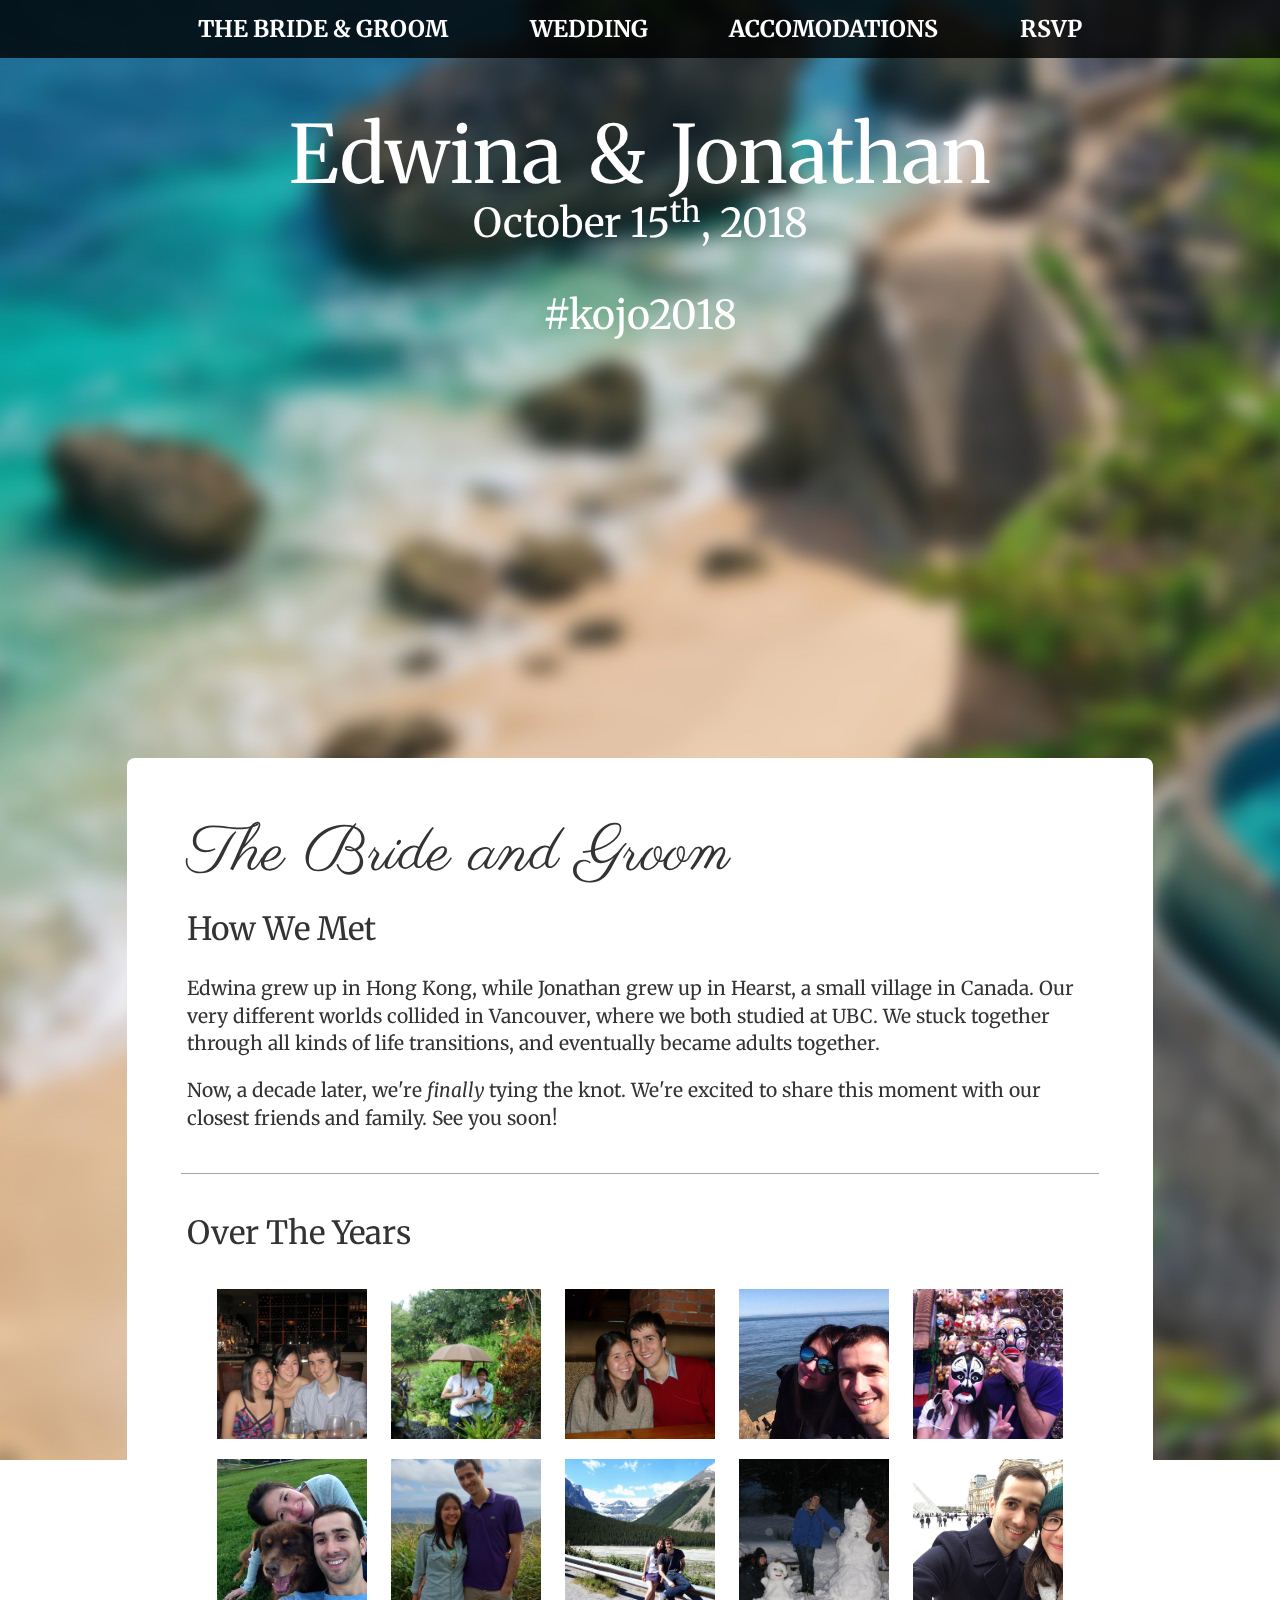
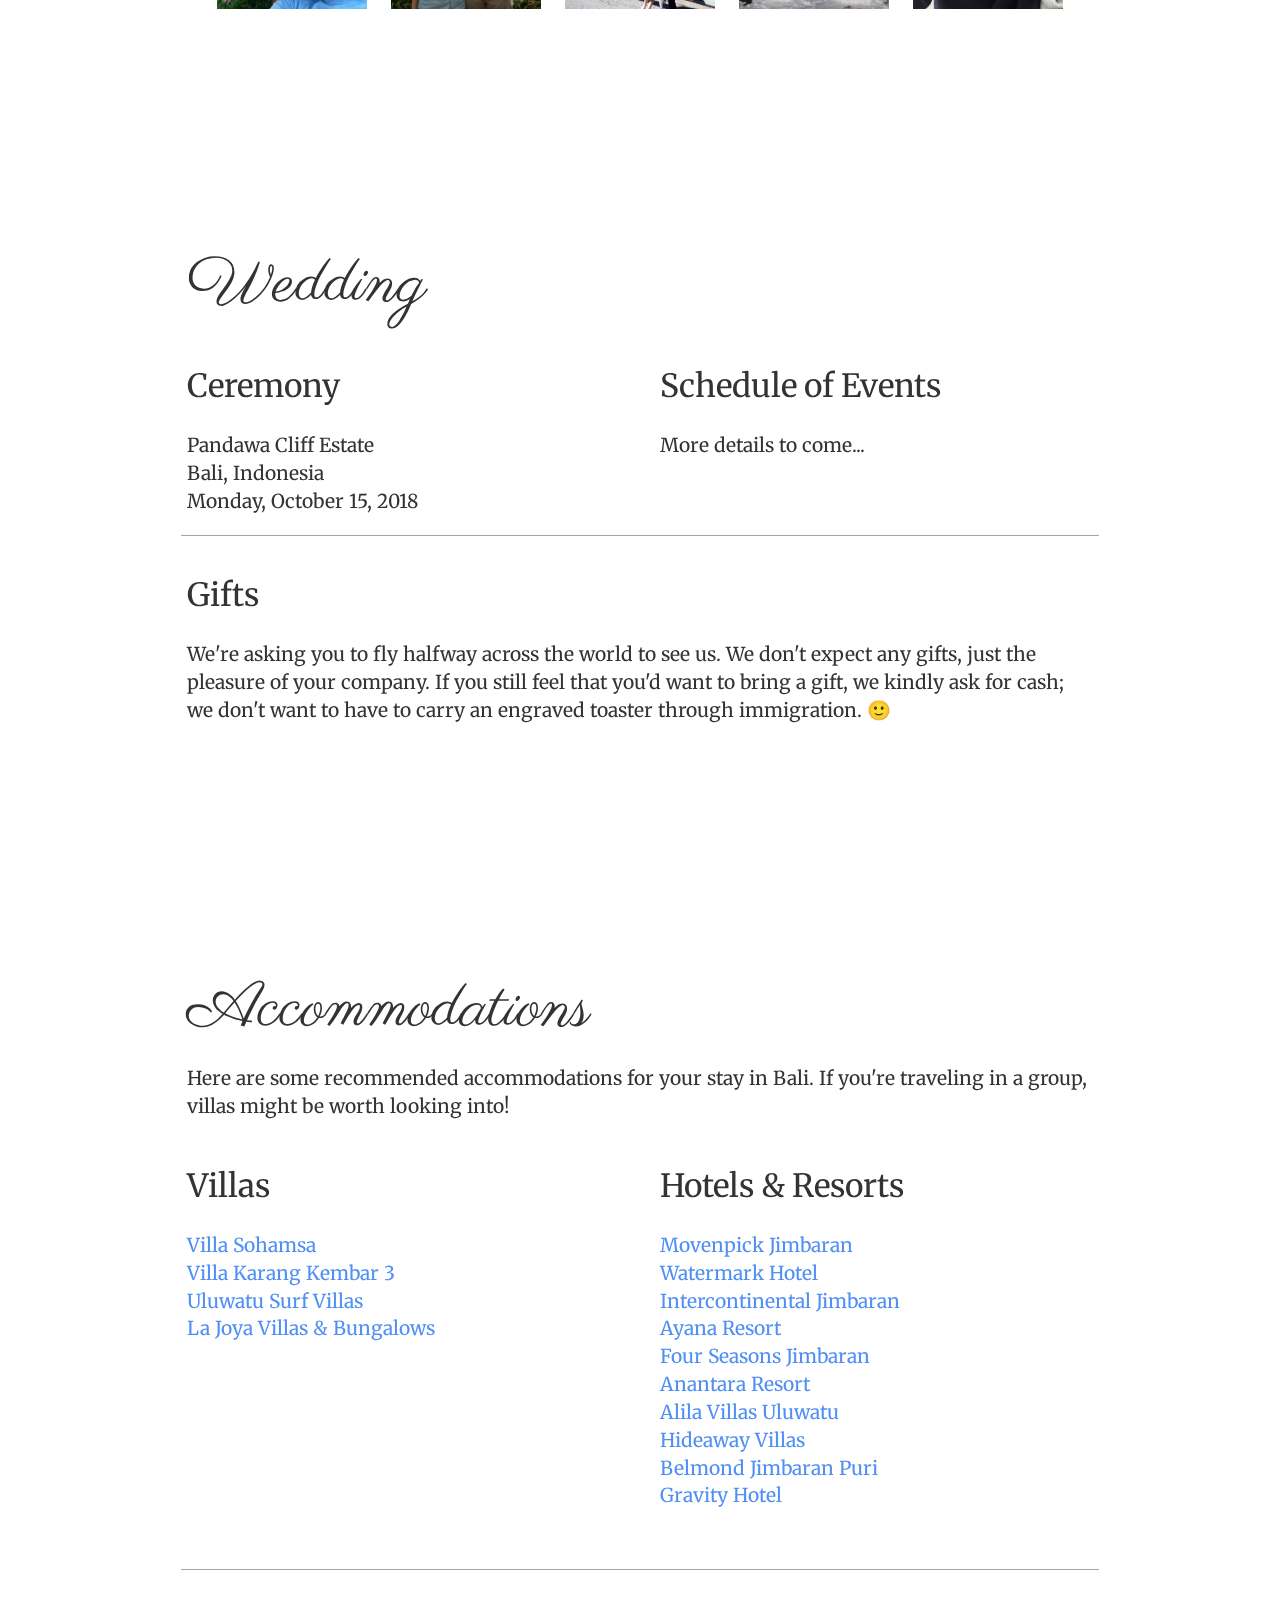
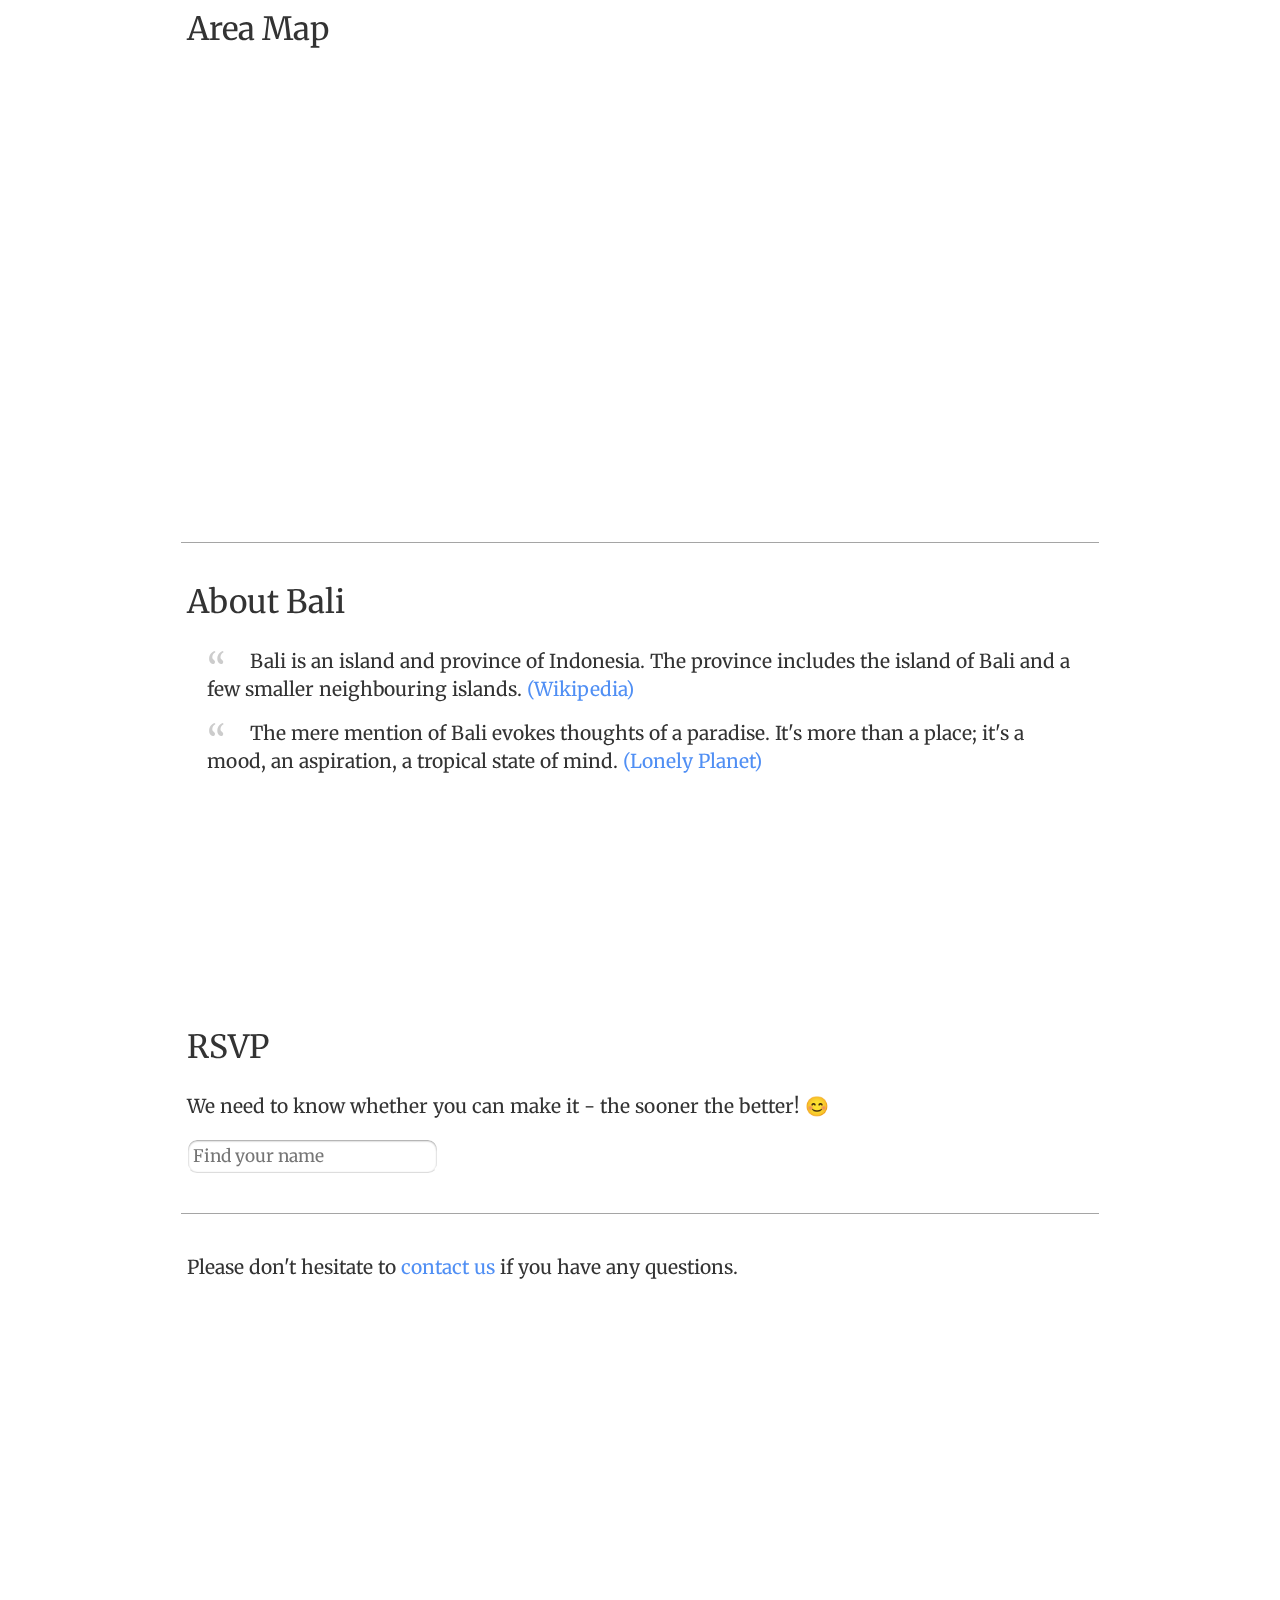
==== website/index.html @ fd3da816 "change heading" ====
<!DOCTYPE html>
    <head>
        <title>KoJo Wedding</title>
        <meta charset="utf-8">
        <meta http-equiv="X-UA-Compatible" content="IE=edge,chrome=1">
        <meta name="description" content="Welcome to the wedding website for Jonathan and Edwina's wedding">
        <meta name="viewport" content="width=device-width,initial-scale=1.0" />

        <link rel="icon" type="ico" href="favicon.ico">
        <link rel="stylesheet" href="css/normalize.min.css">
        <link rel="stylesheet" href="css/main-1.6.css">
        <link rel="stylesheet" href="css/magnific-popup.css">
        <link href="https://fonts.googleapis.com/css?family=Merriweather|Parisienne" rel="stylesheet">
        <script src="js/vendor/jquery-1.9.1.min.js"></script>
        <script src="js/vendor/jquery.magnific-popup.min.js"></script>

        <meta charset="utf-8">
        <script src="js/main.js"></script>
    </head>

    <body>
        <div id="bg-image">
            <img src="img/bg-blur.jpg" alt="bg" />
        </div>

            <div id="bg-container">

            <div class="heading">
                <nav id="nav">
                    <ul>
                        <li><a href="#brideandgroom">THE BRIDE &amp; GROOM</a></li>
                        <li><a href="#wedding">WEDDING</a></li>
                        <li><a href="#accomodations">ACCOMODATIONS</a></li>
                        <li><a href="#rsvp">RSVP</a></li>
                    </ul>
                </nav>
            </div>

            <div class="main-container">
                <div class="main wrapper clearfix">

                    <header>
                        <div id="introtext">
                            <span class="head-names">Edwina</span>
                            <span class="head-names amp">&amp;</span> 
                            <span class="head-names">Jonathan</span>
                            <div class="date">October 15<sup>th</sup>, 2018</div>
                            <div class="date">&nbsp;</div>
                            <div class="date">#kojo2018</div>
                        </div>
                    </header>

                    <div class="clearfix"></div>

                    <section id="brideandgroom" class="clearfix">

                        <h1>The Bride and Groom</h1>
                        <div class="column full">

                            <h2>How We Met</h2>

                            <p>
                                Edwina grew up in Hong Kong, while Jonathan grew up in Hearst, a small village in Canada.
                                Our very different worlds collided in Vancouver, where we both studied at UBC.
                                We stuck together through all kinds of life transitions, and eventually became adults
                                together.
                            </p>

                            <p>
                                Now, a decade later, we're <em>finally</em> tying the knot. 
                                We're excited to share this moment with our closest friends and family. See you soon!
                            </p>

                        </div><!--end column-->

                        <div class="column full">
                            <div class="hr"></div>
                        </div>

                        <h2>Over The Years</h2>

                        <div class="column full img-container">
                            <a href="img/couple-over-ages/kojo_2012.jpg">
                                <img alt="kojo" class="img-grid" src="img/couple-over-ages/kojo_2012.jpg" />
                            </a>
                            <a href="img/couple-over-ages/kojo_umbrella.jpg">
                                <img alt="kojo" class="img-grid" src="img/couple-over-ages/kojo_umbrella.jpg" />
                            </a>
                            <a href="img/couple-over-ages/kojo_dinner.jpg">
                                <img alt="kojo" class="img-grid" src="img/couple-over-ages/kojo_dinner.jpg" />
                            </a>
                            <a href="img/couple-over-ages/kojo_malbaie.jpg">
                                <img alt="kojo" class="img-grid" src="img/couple-over-ages/kojo_malbaie.jpg" />
                            </a>
                            <a href="img/couple-over-ages/kojo_masks.jpg">
                                <img alt="kojo" class="img-grid" src="img/couple-over-ages/kojo_masks.jpg" />
                            </a>
                            <a href="img/couple-over-ages/kojo_brownie.jpg">
                                <img alt="kojo" class="img-grid" src="img/couple-over-ages/kojo_brownie.jpg" />
                            </a>
                            <a href="img/couple-over-ages/kojo_hawaii2.jpg">
                                <img alt="kojo" class="img-grid" src="img/couple-over-ages/kojo_hawaii2.jpg" />
                            </a>
                            <a href="img/couple-over-ages/kojo_rockies_omg_my_hair.jpg">
                                <img alt="kojo" class="img-grid" src="img/couple-over-ages/kojo_rockies_omg_my_hair.jpg" />
                            </a>
                            <a href="img/couple-over-ages/kojo_snowmen.jpg">
                                <img alt="kojo" class="img-grid" src="img/couple-over-ages/kojo_snowmen.jpg" />
                            </a>
                            <a href="img/couple-over-ages/kojo_paris.jpg">
                                <img alt="kojo" class="img-grid" src="img/couple-over-ages/kojo_paris.jpg" />
                            </a>
                        </div>

                    </section>

                    <section id="wedding" class="clearfix">

                        <h1>Wedding</h1>

                        <div class="column left">
                            <h2>Ceremony</h2>
                            <p>
                                Pandawa Cliff Estate <br>
                                Bali, Indonesia <br>
                                Monday, October 15, 2018 <br>
                            </p>
                        </div><!--end column--> 

                        <div class="column right">
                            <h2>Schedule of Events</h2>
                            <p>
                                More details to come...
                            </p>
                        </div><!--end column--> 


                        <div class="column full">
                            <div class="hr"></div>
                        </div>

                        <div class="column full">
                            <h2>Gifts</h2>
                            <p>
                            We're asking you to fly halfway across the world to see us. We don't
                            expect any gifts, just the pleasure of your company. If you still
                            feel that you'd want to bring a gift, we kindly ask for cash; we don't
                            want to have to carry an engraved toaster through immigration. 🙂
                            </p>
                        </div>

                    </section>

                    <section id="accomodations" class="clearfix">

                        <h1>Accommodations</h1>

                        <div class="column full">
                            <p>
                                Here are some recommended accommodations for your stay in Bali. If you're
                                traveling in a group, villas might be worth looking into!
                            </p>
                        </div>

                        <div class="column left">
                            <h2>Villas</h2>
                            <p>
                                <a target="_blank" href="http://www.sohamsaoceanestate.com">Villa Sohamsa</a> <br>
                                <a target="_blank" href="http://www.villakarangkembar.com">Villa Karang Kembar 3</a> <br>
                                <a target="_blank" href="http://www.uluwatusurfvillas.com/">Uluwatu Surf Villas</a> <br>
                                <a target="_blank" href="http://www.la-joya-bali.com/en/home/">La Joya Villas &amp; Bungalows</a> <br>
                            </p>
                        </div>
                        <div class="column right">
                            <h2>Hotels &amp; Resorts</h2>
                            <p>
                                <a target="_blank" href="https://www.movenpick.com">Movenpick Jimbaran</a> <br>
                                <a target="_blank" href="http://watermark-bali.com/en/">Watermark Hotel</a> <br>
                                <a target="_blank" href="http://bali.intercontinental.com/">Intercontinental Jimbaran</a> <br>
                                <a target="_blank" href="https://www.ayana.com/">Ayana Resort</a> <br>
                                <a target="_blank" href="https://www.fourseasons.com/jimbaranbay/">Four Seasons Jimbaran</a> <br>
                                <a target="_blank" href="https://www.anantara.com/">Anantara Resort</a> <br>
                                <a target="_blank" href="https://www.alilahotels.com/uluwatu">Alila Villas Uluwatu</a> <br>
                                <a target="_blank" href="http://www.hideawayvillasbali.com/">Hideaway Villas</a> <br>
                                <a target="_blank" href="https://www.belmond.com/hotels/asia/bali/belmond-jimbaran-puri/">Belmond Jimbaran Puri</a> <br>
                                <a target="_blank" href="http://gravitybalihotel.com/">Gravity Hotel</a> <br>
                            </p>
                        </div>

                        <div class="clearfix"></div>

                        <div class="column full">
                            <div class="hr"></div>
                        </div>

                        <div class="column full">

                            <h2>Area Map</h2>

                            <div id="gmap">
                                <iframe src="https://www.google.com/maps/embed?pb=!1m18!1m12!1m3!1d97353.05350092251!2d115.12009329453336!3d-8.779040143099348!2m3!1f0!2f0!3f0!3m2!1i1024!2i768!4f13.1!3m3!1m2!1s0x2dd25b7b502fd2b7%3A0xa170e3e1605cf76b!2sPandawa+Cliff+Estate!5e0!3m2!1sen!2suk!4v1507396244278" width="600" height="450" frameborder="0" style="border:0" allowfullscreen></iframe>
                            </div>
                        </div>

                        <div class="clearfix"></div>

                        <div class="column full">
                            <div class="hr"></div>
                        </div>

                        <div class="column full">
                            <h2>About Bali</h2>

                            <blockquote>
                            <p>
                                Bali is an island and province of Indonesia. The province includes the island of
                                Bali and a few smaller neighbouring islands.
                                <a href="https://en.wikipedia.org/wiki/Bali" target="_blank">(Wikipedia)</a>
                            </p>
                            </blockquote>

                            <blockquote>
                            <p>
                                The mere mention of Bali evokes thoughts of a paradise.
                                It's more than a place; it's a mood, an aspiration, a tropical state of mind.
                                <a href="https://www.lonelyplanet.com/indonesia/bali" target="_blank">(Lonely Planet)</a>
                            </p>
                            </blockquote>

                        </div><!--end column-->

                    </section>

                    <section id="rsvp" class="clearfix">
                        <div class="column full">
                            <h2>RSVP</h2>
                            <p>
                                We need to know whether you can make it - the sooner the better! 😊
                            </p>
                            <p>
                                <input
                                    class="form-field"
                                    type="text"
                                    id="guest-name"
                                    placeholder="Find your name"
                                    role="textbox">
                            </p>
                            <div id="guest-result"></div>
                            <div class="column full">
                                <div class="hr"></div>
                            </div>
                            <p>
                                Please don't hesitate to <a href="mailto:edwinako89@gmail.com">contact us</a> if you have any questions.
                            </p>
                        </div>
                    </section>

                <div style="height: 250px"></div>

                </div> <!-- #main -->
            </div> <!-- #main-container -->
        </div> <!-- #bg-container -->

    </body>
</html>
---- website/css/main-1.6.css ----
h1, h2, h3, h4, h5, h6 {
    font-weight: normal;
}

/* ==========================================================================
   HTML5 Boilerplate styles - h5bp.com (generated via initializr.com)
   ========================================================================== */

html,
button,
input,
select,
textarea {
    color: #222;
}

body {
    font-size: 1em;
    line-height: 1.4;
}

::-moz-selection {
    background: #b3d4fc;
    text-shadow: none;
}

::selection {
    background: #b3d4fc;
    text-shadow: none;
}
a {
    color: #508ff4;
    text-decoration: none;
}
hr {
    display: block;
    height: 1px;
    border: 0;
    border-top: 1px solid #ccc;
    margin: 1em 0;
    padding: 0;
}

img {
    vertical-align: middle;
}

fieldset {
    border: 0;
    margin: 0;
    padding: 0;
}

textarea {
    resize: vertical;
}

.chromeframe {
    margin: 0.2em 0;
    background: #ccc;
    color: #000;
    padding: 0.2em 0;
}


/* ===== Initializr Styles ==================================================
   Author: Bradley Greenwood
   ========================================================================== */

body {
    font: 16px/26px Helvetica, Helvetica Neue, Arial;
}

.wrapper {
    height: 100%;
    position: relative;
    width: 90%;
    margin: 0 5%;
}


/* =============================================================================
   GOOGLE MAPS
   ========================================================================== */
#gmap {
    text-align: center;
    margin: 20px auto 20px auto;
}

#gmap iframe {
    width: 93%;
    height: 200px;

    border: 10px solid #090909;

    -ms-border-radius: 8px;
    -o-border-radius: 8px;
    -moz-border-radius: 8px;
    -webkit-border-radius: 8px;
    border-radius: 8px;
}

/* ===================
    Theme
   =================== */

.heading {
    position: fixed;
    top: 0px;
    width: 100%;
    background: black;
    z-index: 10;
    /* Fallback for web browsers that doesn't support RGBa */
    background: rgb(0, 0, 0);
    /* RGBa with 0.9 opacity */
    background: rgba(0, 0, 0, 0.8);
    line-height:8px;
    display: none;
}

.title {
    color: black;
}
#introtext {
    display: block;
    padding: 10px 0 10px 0;
}

#introtext .head-names.amp {
    margin-left: 2%;
    margin-right: 2%;
}

#introtext .head-names {
    font-family: 'Merriweather', serif;
    font-size: 1.8em;
    line-height: 100%;
}

#introtext .date {
    margin-top: 10px;
    font-family: 'Merriweather', serif;
    font-size: 1.5em;
}

nav {
    z-index: 42;
}

nav ul {
    font-family:"Merriweather", sans-serif;
    font-weight: normal;
    margin: 0;
    padding: 0;
}

nav a {
    display: block;
    margin-bottom: 10px;
    padding: 5px 0;
    text-align: center;
    text-decoration: none;
    font-weight: bold;
    color: white;
    background: transparent;
    white-space: nowrap;
    outline: none;
}

nav li a:hover {
    color: #fff;
    background: #508ff4;
    text-decoration: none;
    outline: none;
}
nav li a.selected {
    color: #fff;
    background: #508ff4;
    text-decoration: none;
    outline: none;
}

/** firefox remove outline **/
nav ul li a:focus {outline:none;}
nav ul li a::-moz-focus-inner {border:0;}

* { 
    margin: 0;
    padding: 0;
}

html {

}

body {
    font-family:"Merriweather", sans-serif;
    color: #fff;
    text-align: center;

}

.main {
    padding: 5% 0;
}

.main header {
    float: left;
    width: 100%;
}
#bg-image {
    position: fixed; 
    top: -50%; 
    left: -50%; 
    width: 200%; 
    height: 200%;
}

#bg-image img {
    position: absolute; 
    top: 0; 
    left: 0; 
    right: 0; 
    bottom: 0; 
    margin: auto; 
    min-width: 50%;
    min-height: 50%;
}

#bg-container {

}

section {
    text-align: left;
    padding: 25px;
    background-color: white;
    height: 100%;
    margin-top: 50px;
    color: #333;

    -ms-border-radius: 8px;
    -o-border-radius: 8px;
    -moz-border-radius: 8px;
    -webkit-border-radius: 8px;
    border-radius: 8px;
}

section h1 {
    font-family: 'Parisienne', cursive;
    font-size: 1.8em;
}
section h2 {
    font-size: 1.2em;
    line-height: 120%;
    padding: 0 0px;
}

.column {
    float: none;
    width: 100%;
    padding: 0;
    margin: 0;
}
.column p, ul {
    font-size: 1em;
    line-height: 145%;
    padding: 0;
}

/* ==========================================================================
   Helper classes
   ========================================================================== */

.hidden {
    display: none !important;
    visibility: hidden;
}

.clearfix:before,
.clearfix:after {
    content: " ";
    display: table;
}

.clearfix:after {
    clear: both;
}

.hr {
    margin: 40px auto 40px auto;
    width: 97%;
    border-top:#1e1e1e solid 1px;
    opacity:0.4;
}


.img-container {
    text-align: center;
}

.img-grid {
    padding: 0;
    margin: 10px;
    width: 80px;
    height: 80px;
    object-fit: cover;
    overflow: hidden;
    display: inline-block;
}

input {
    font-family: 'Merriweather', serif;
    padding: 5px;
    font-size: 0.9em;
    border-radius: 10px;
    border: 1px solid transparent;
    border-top: none;
    border-bottom: 1px solid #DDD;
    box-shadow: inset 0 1px 2px rgba(0,0,0,.39), 0 -1px 1px #FFF, 0 1px 0 #FFF;
}

blockquote {
    quotes: "\201C""\201D""\2018""\2019";
}

blockquote:before {
    color: #ccc;
    content: open-quote;
    font-size: 2.5em;
    line-height: 0.1em;
    vertical-align: -0.4em;
}

blockquote:after {
    visibility: hidden;
    content: close-quote;
}

blockquote p {
    display: inline;
}

/* ==========================================================================
   Media Queries
   ========================================================================== */

@media only screen and (min-width: 480px) {

/* ====================
    INTERMEDIATE: Menu
   ==================== */

    body {
        background-position: 50% 20%;
    }

    #introtext .head-names {
        font-size: 3em;
    }

    #introtext .date {
        font-size: 2em;
    }

    nav {
        display: block;
    }

    nav ul {
        text-align: center;
        margin: auto;
        padding: 0;
        text-align: center;
    }
    nav ul li {
        display: inline;
        padding: 0;
        margin: 0;
    }

    nav a {
        padding: 15px 1%;
        margin-bottom: 0;
        display:inline-block;
        font-size: 60%;
        white-space: nowrap;

        -moz-font-smoothing: antialiased;
        -o-font-smoothing: antialiased;
        -ms-font-smoothing: antialiased;
        -webkit-font-smoothing: antialiased;
        font-smoothing: antialiased;

        -webkit-transition: all .3s ease;
        -moz-transition: all .3s ease;
        -o-transition: all .3s ease;
        -ms-transition: all .3s ease;
        transition: all .3s ease;
    }

    section {
        padding: 40px 40px 70px 40px;
    }
    section h1 {
        font-size: 2.5em;
    }
    section h2 {
        font-size: 1.5em;
    }

    .column p, ul {
        font-size: 1.1em;
    }

    #gmap iframe {
        height: 400px;
    }
}

@media only screen and (min-width: 768px) {

    section h1 {
        font-size: 4em;
    }
    section h2 {
        font-size: 2.0em;
    }

    #introtext .head-names {
        font-size: 4em;
    }
    #introtext .date {
        font-size: 2em;
        margin-top: 15px;
        margin-bottom: 20px;
    }

    nav a {
        padding: 15px 2%;
        font-size: 90%;
    }

    .img-grid {
        width: 100px;
        height: 100px;
    }

}

@media only screen and (min-width: 900px) {

    .heading {
        display: block;
    }

    #introtext {
        margin-bottom: 300px;
    }

    section {
        margin-top: 100px;
    }

    section h1,
    section h2 {
        padding: 0 20px;
    }
    section h1 {
        font-size: 4em;
    }

    .column.full {
        clear: both;
        float: none;
        width: 100%;
    }
    .column {
        float: left;
        width: 50%;
    }
    .column p, ul {
        font-size: 1.2em;
        line-height: 145%;
        padding: 0 20px;
    }

    .img-grid {
        width: 150px;
        height: 150px;
    }

}


@media only screen and (min-width: 1140px) {

    nav a {
        padding: 15px 3%;
        font-size: 120%;
    }

    .wrapper {
        width: 1026px;
        margin: 0 auto;
    }

    #introtext .head-names {
        font-size: 5em;
    }
    #introtext .date {

        font-size: 2.5em;
        margin-top: 15px;
        margin-bottom: 20px;
    }

    .main header {
        margin-top: 4%;
        margin-bottom: 0;
        float: left;
        width: 100%;
    }

}
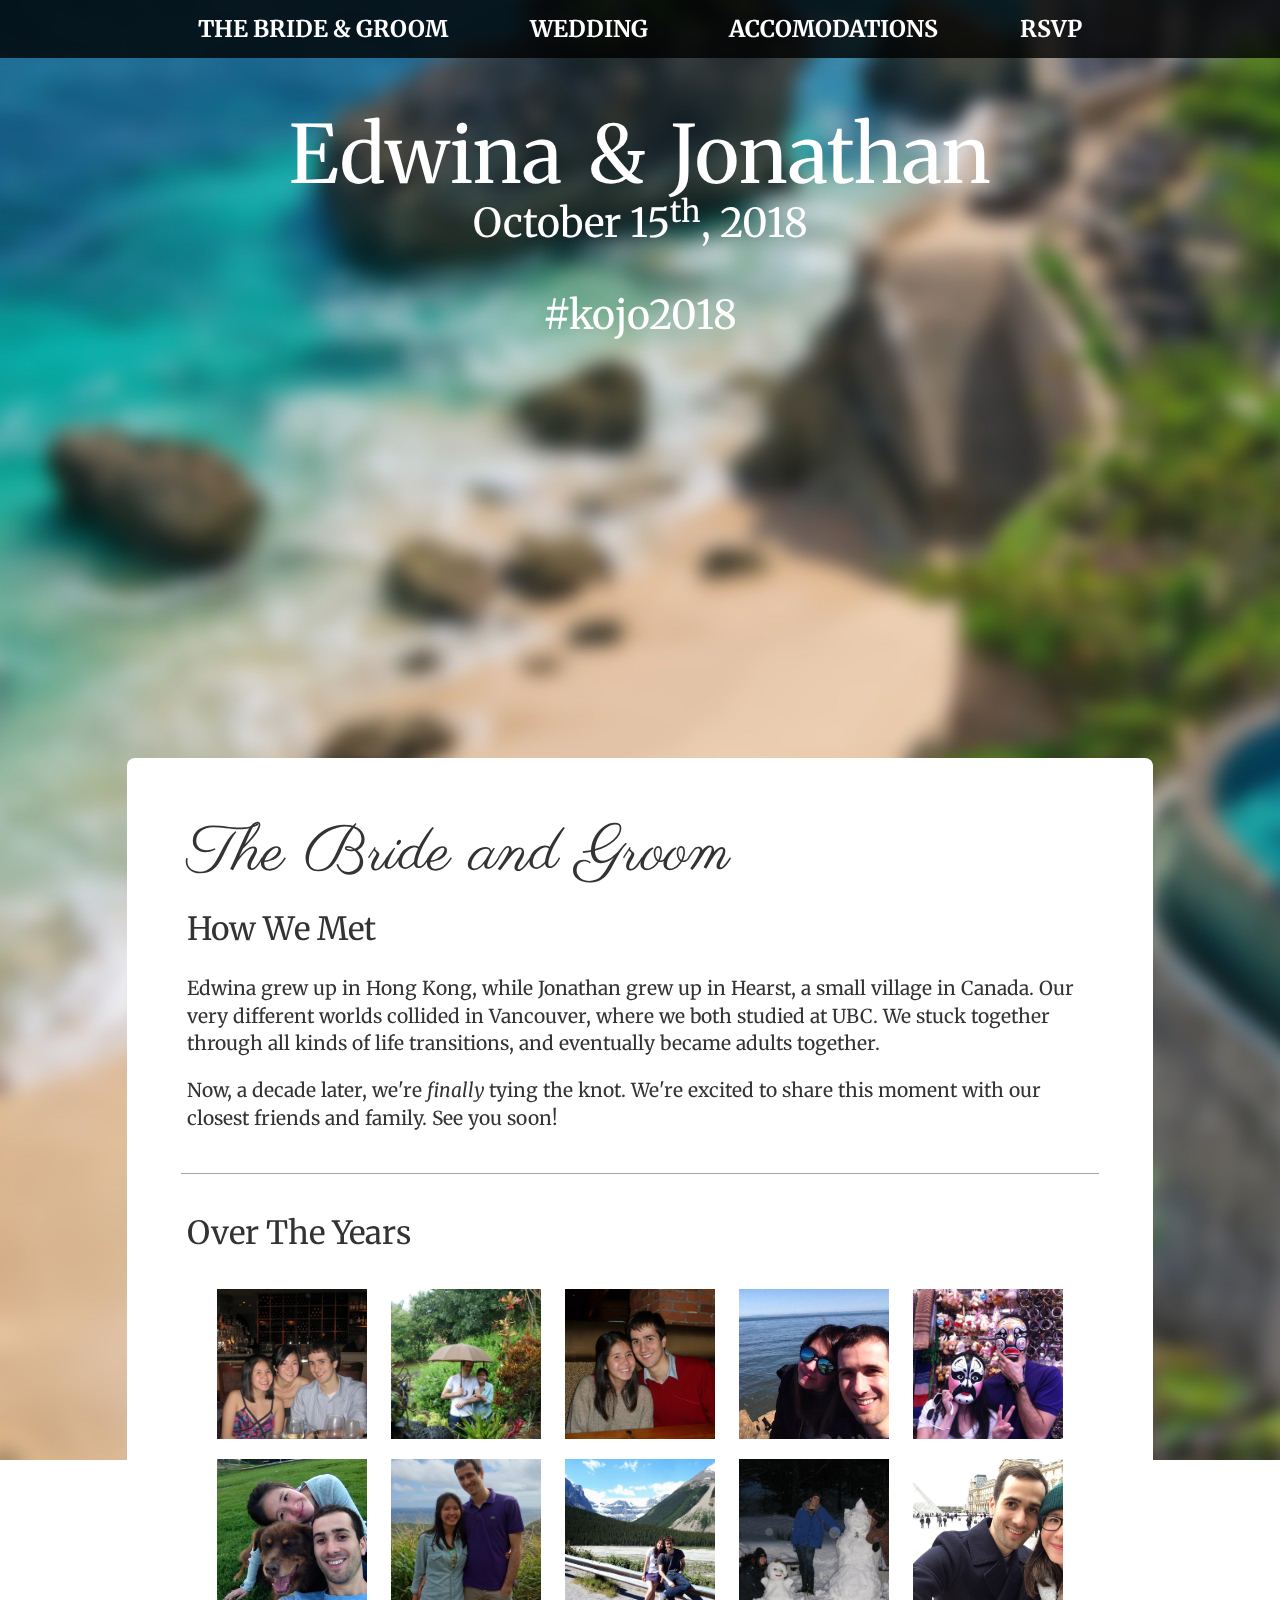
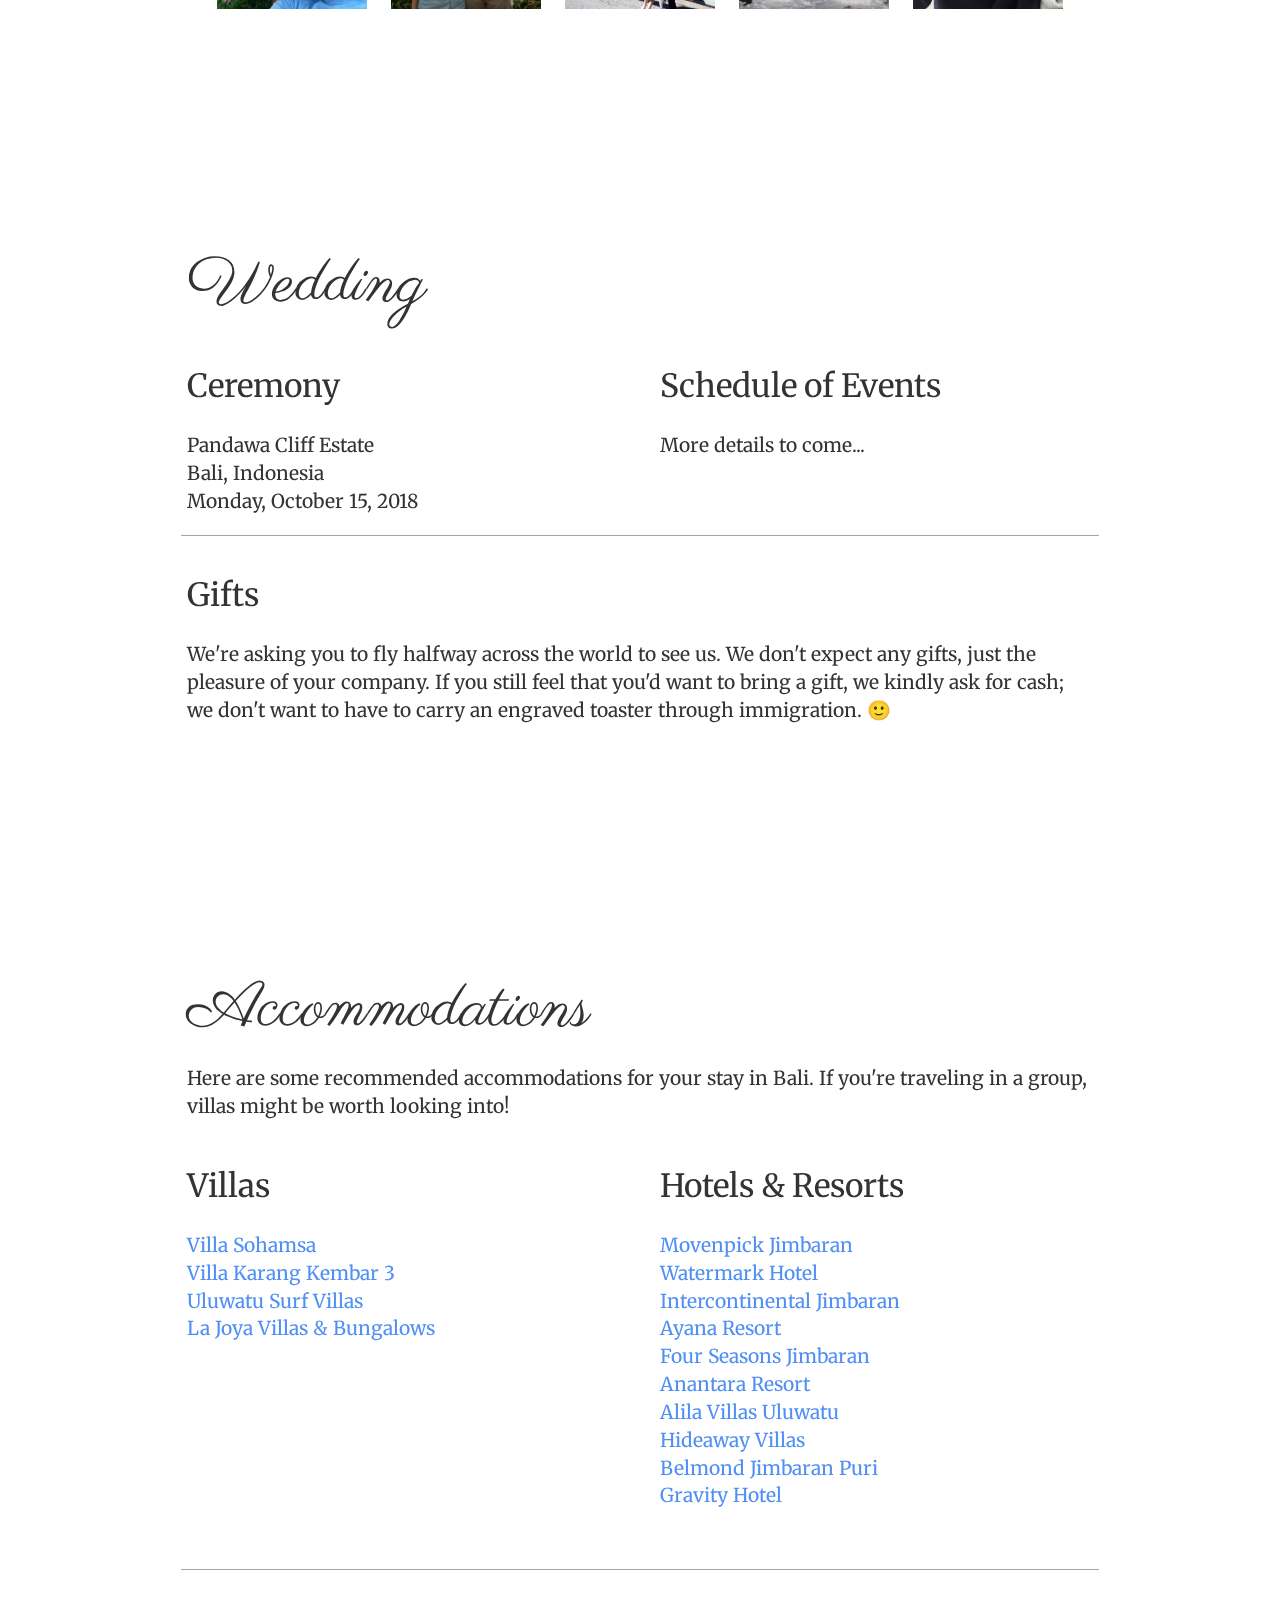
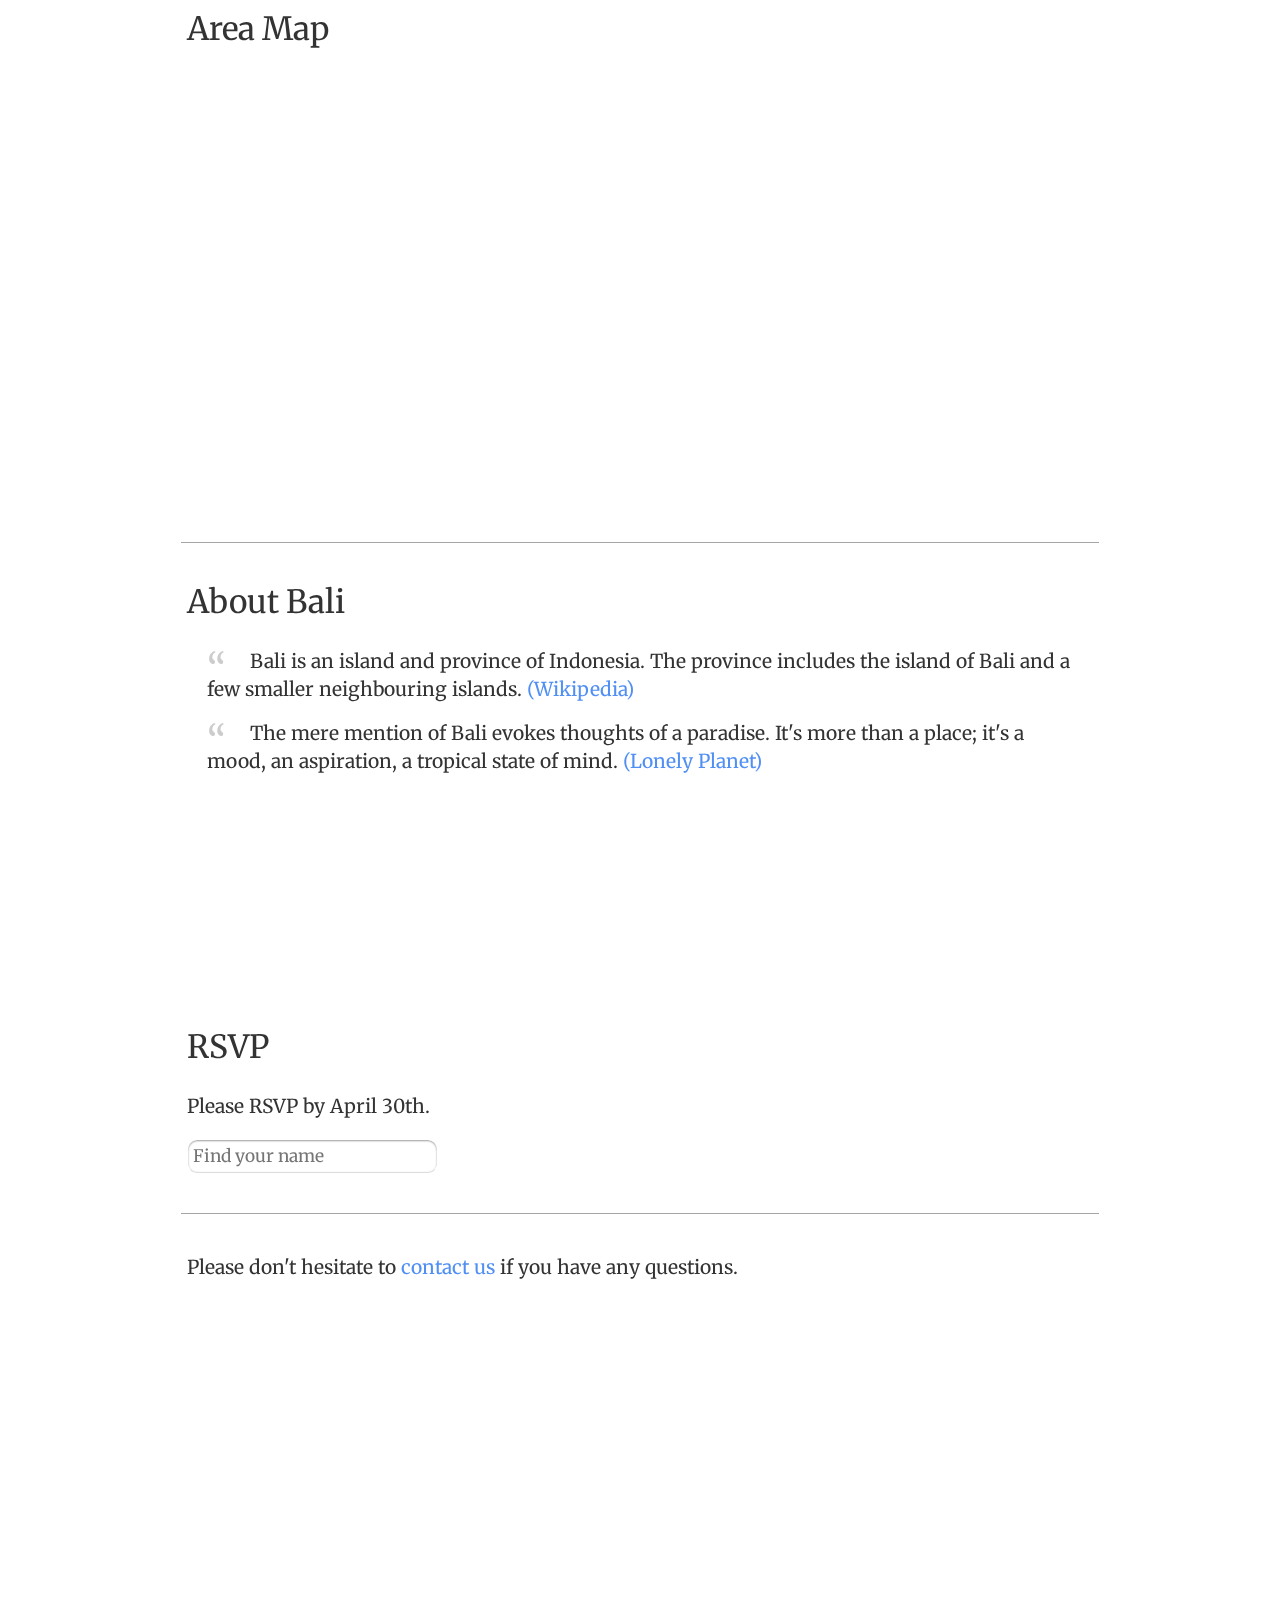
==== commit 66417af9: "change rsvp deadline" ====
--- a/website/index.html
+++ b/website/index.html
@@ -235,7 +235,7 @@
                         <div class="column full">
                             <h2>RSVP</h2>
                             <p>
-                                We need to know whether you can make it - the sooner the better! 😊
+                                Please RSVP by April 30th.
                             </p>
                             <p>
                                 <input
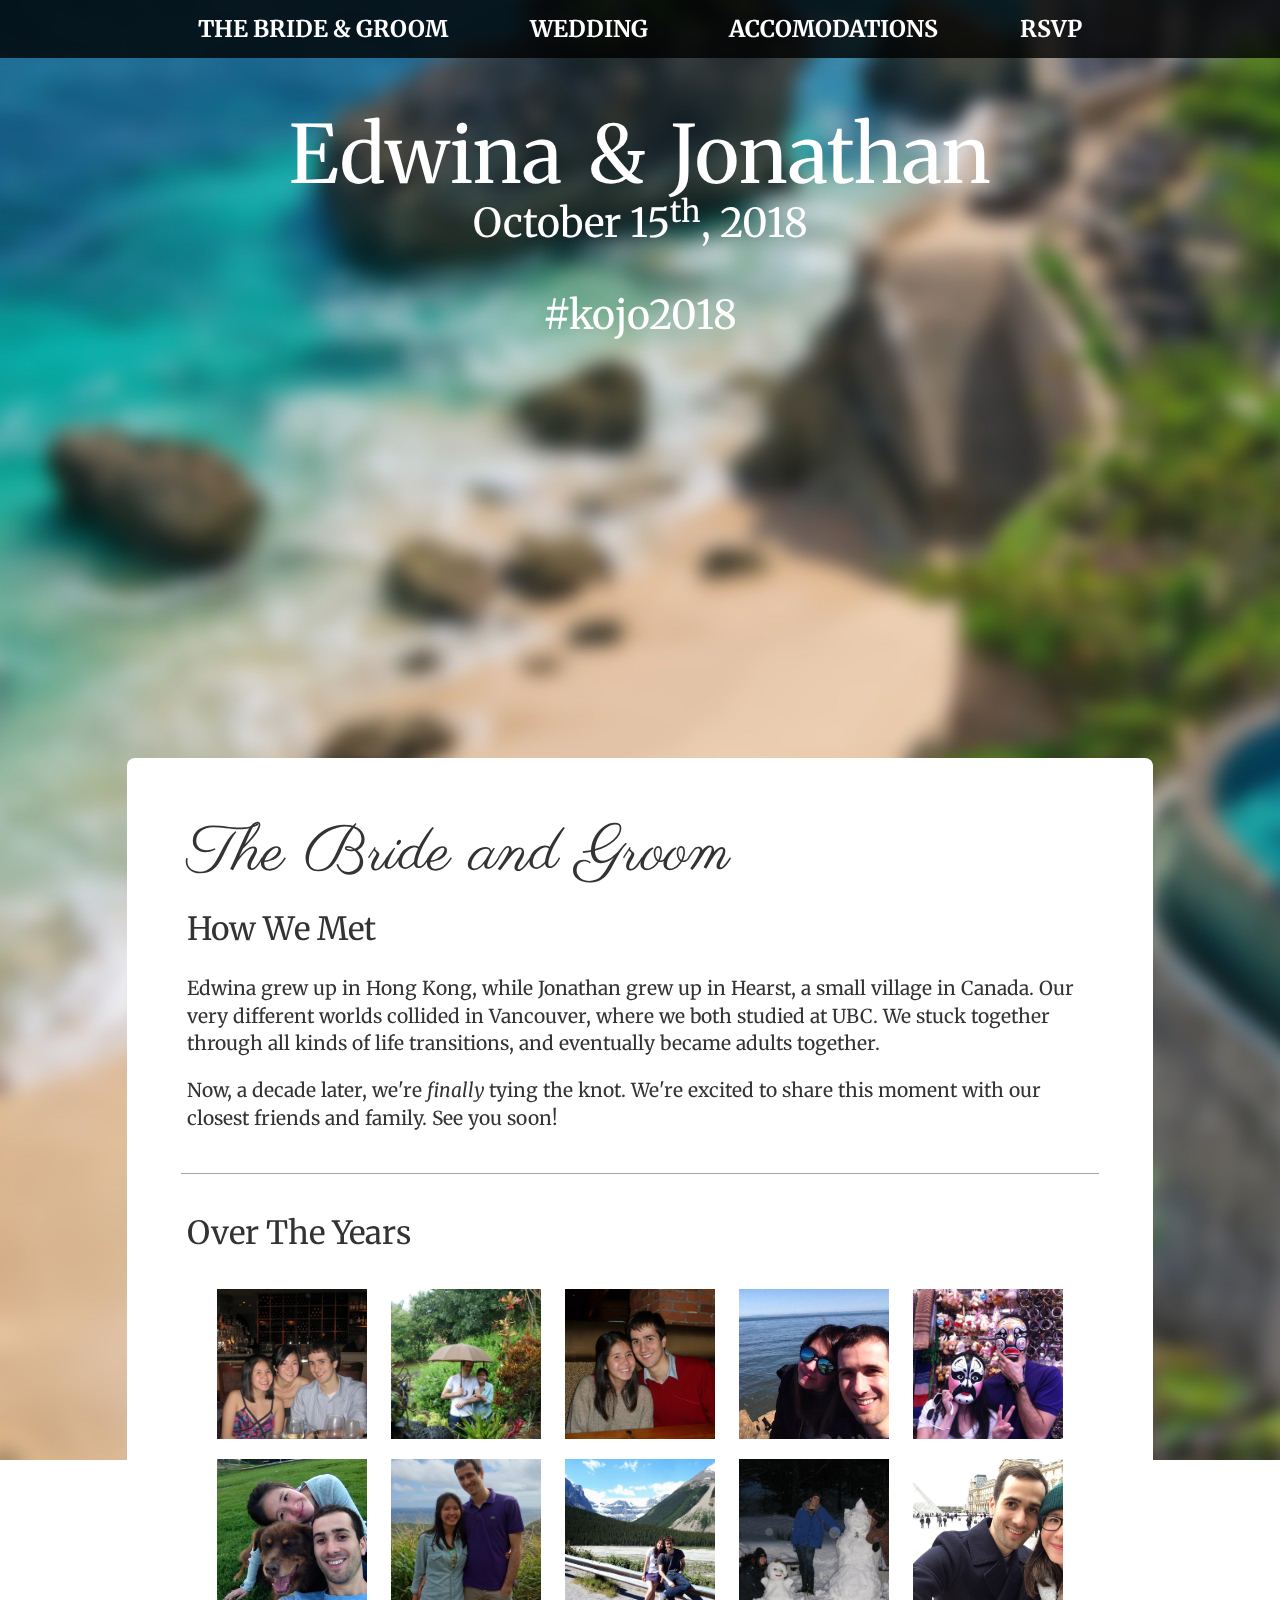
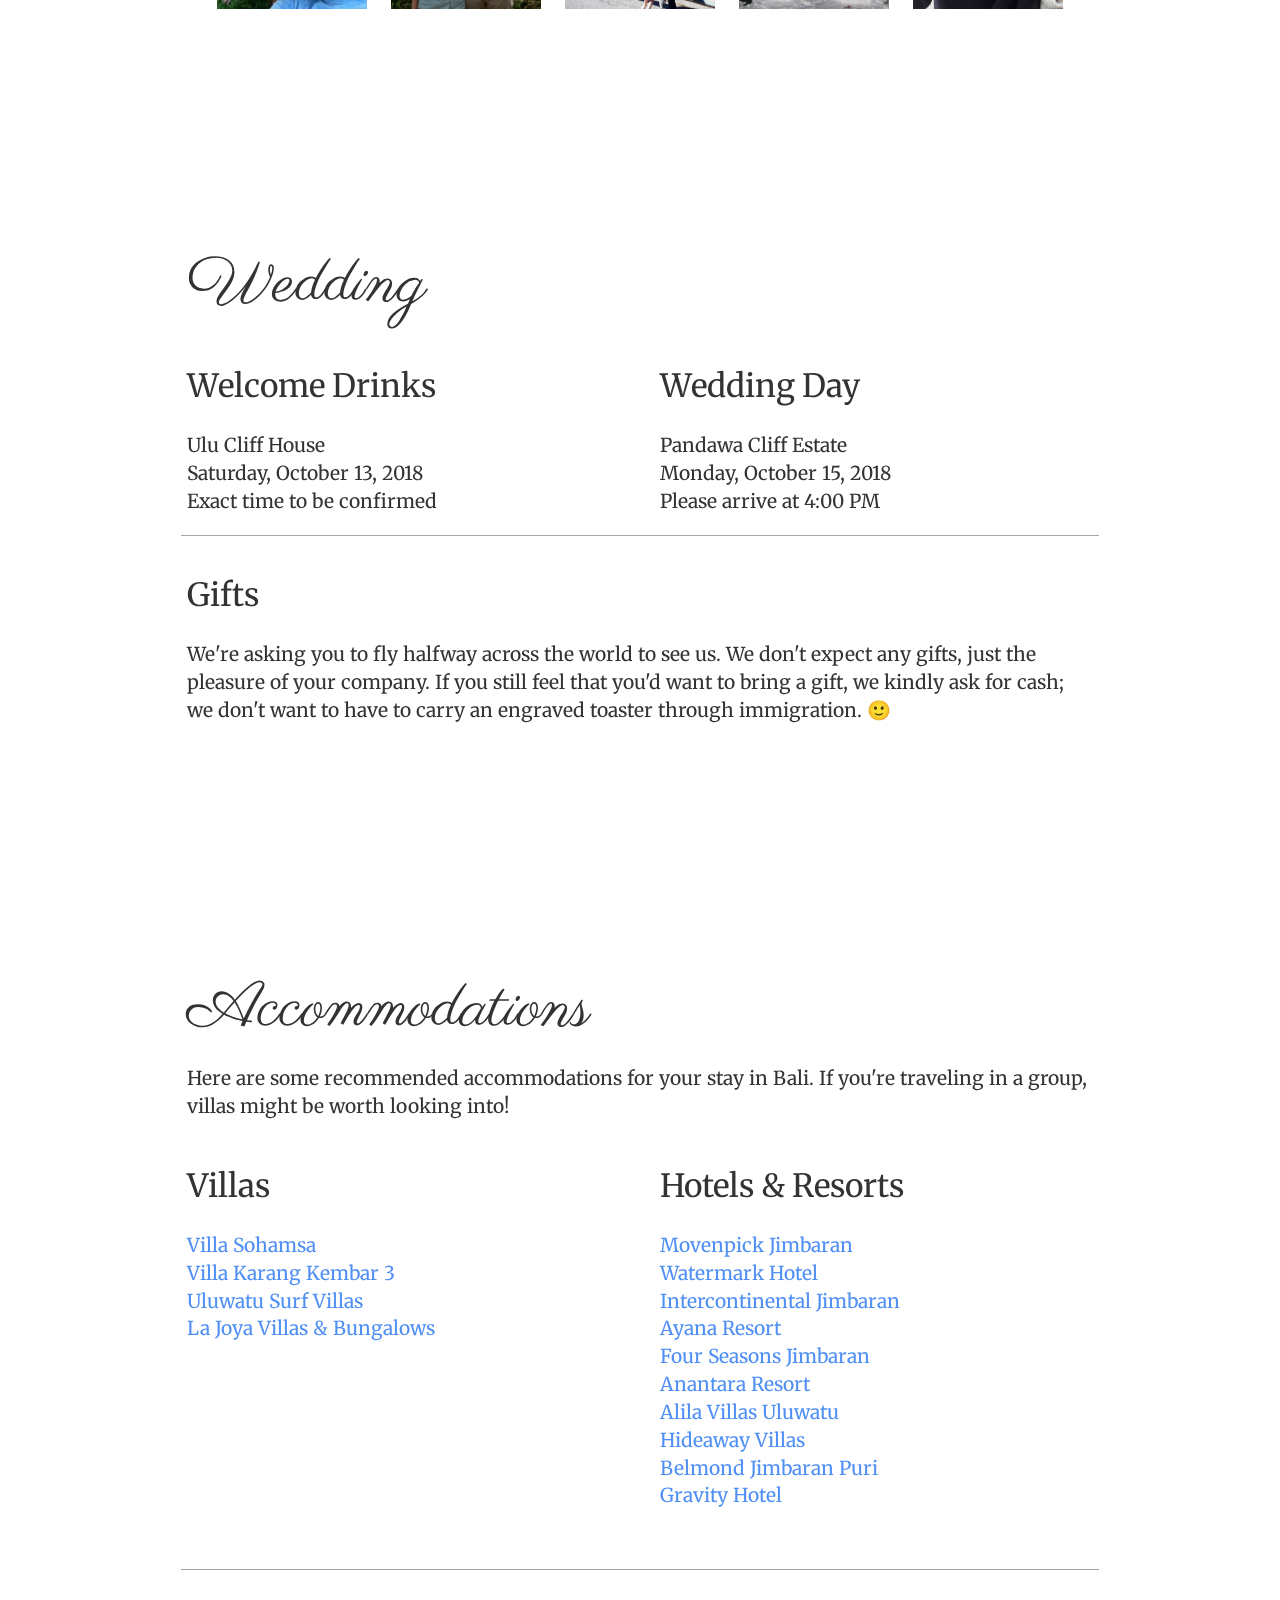
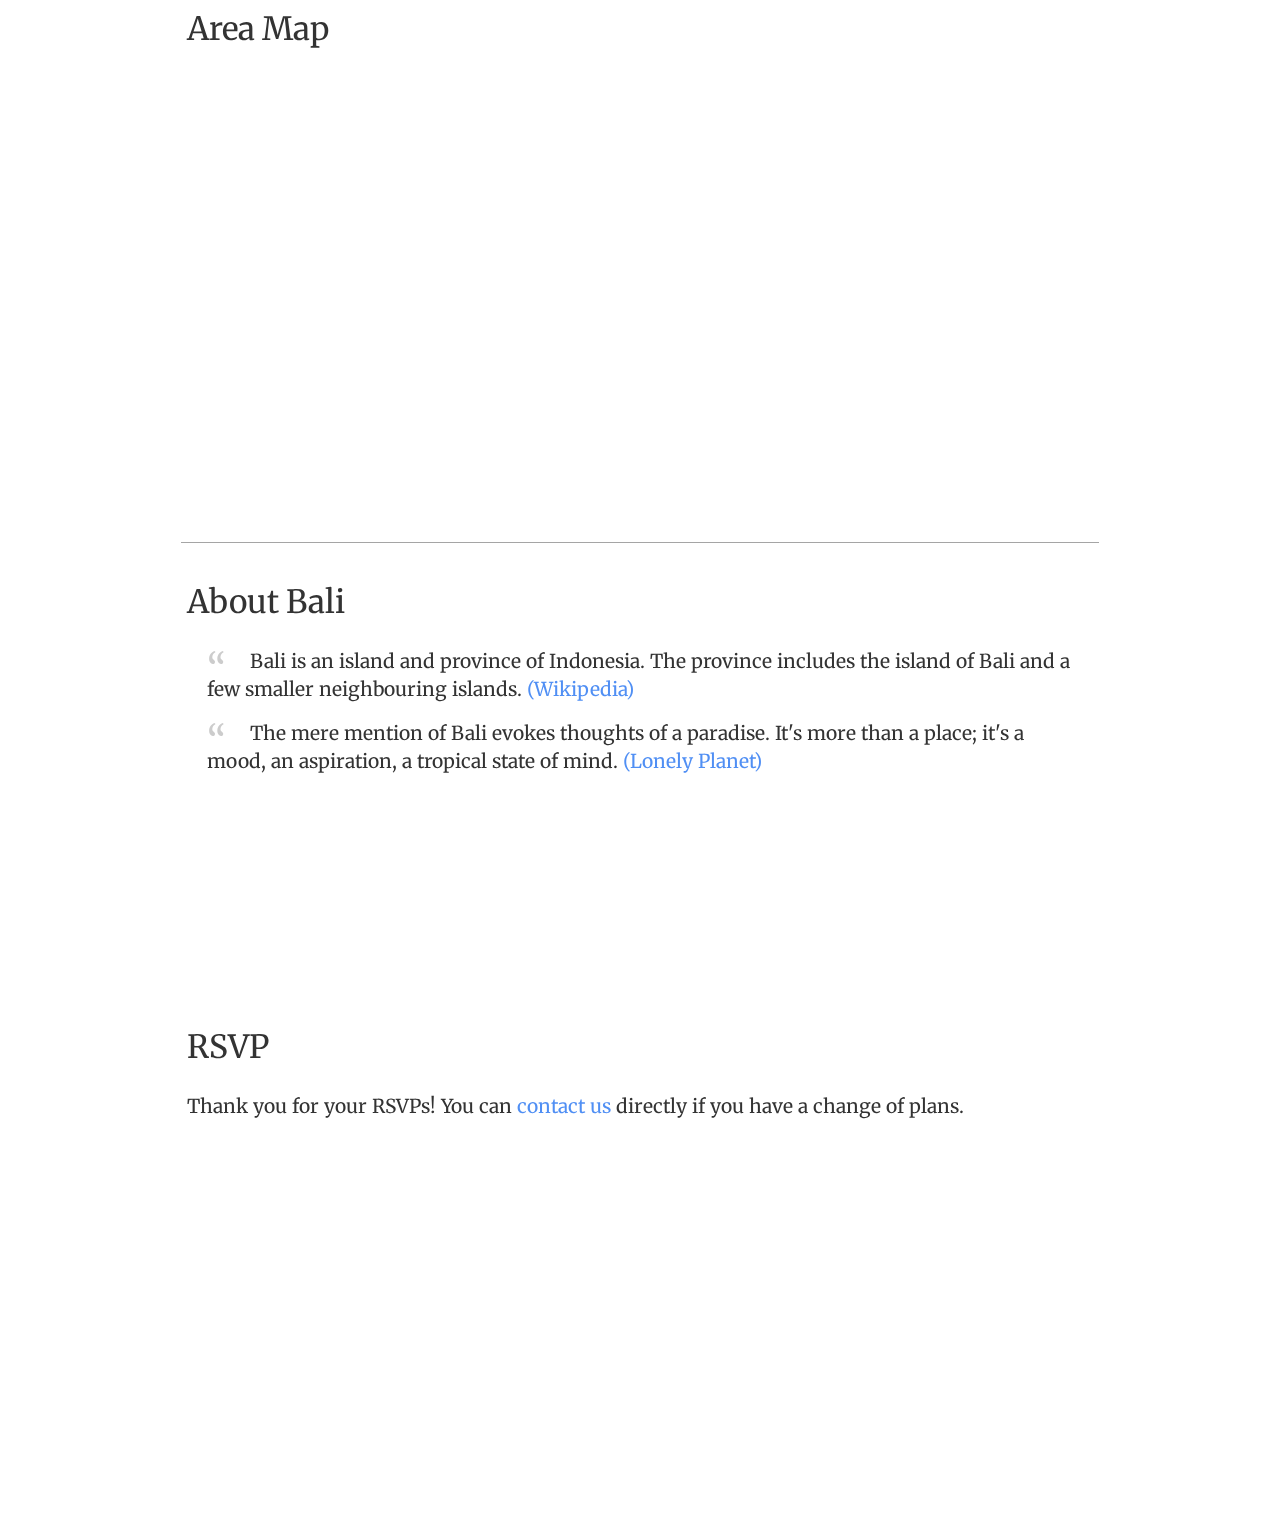
==== commit 106d242b: "update schedule + close out RSVPs" ====
--- a/website/index.html
+++ b/website/index.html
@@ -119,18 +119,20 @@
                         <h1>Wedding</h1>
 
                         <div class="column left">
-                            <h2>Ceremony</h2>
+                            <h2>Welcome Drinks</h2>
+                            <p>
+                                Ulu Cliff House <br>
+                                Saturday, October 13, 2018 <br>
+                                Exact time to be confirmed <br>
+                            </p>
+                        </div><!--end column--> 
+
+                        <div class="column right">
+                            <h2>Wedding Day</h2>
                             <p>
                                 Pandawa Cliff Estate <br>
-                                Bali, Indonesia <br>
                                 Monday, October 15, 2018 <br>
-                            </p>
-                        </div><!--end column--> 
-
-                        <div class="column right">
-                            <h2>Schedule of Events</h2>
-                            <p>
-                                More details to come...
+                                Please arrive at 4:00 PM <br>
                             </p>
                         </div><!--end column--> 
 
@@ -235,6 +237,13 @@
                         <div class="column full">
                             <h2>RSVP</h2>
                             <p>
+                                Thank you for your RSVPs! You can
+                                <a href="mailto:edwinako89@gmail.com">contact us</a> directly if you have a change of plans.
+                            </p>
+                        </div>
+                        <div class="column full hidden">
+                            <h2>RSVP</h2>
+                            <p>
                                 Please RSVP by April 30th.
                             </p>
                             <p>
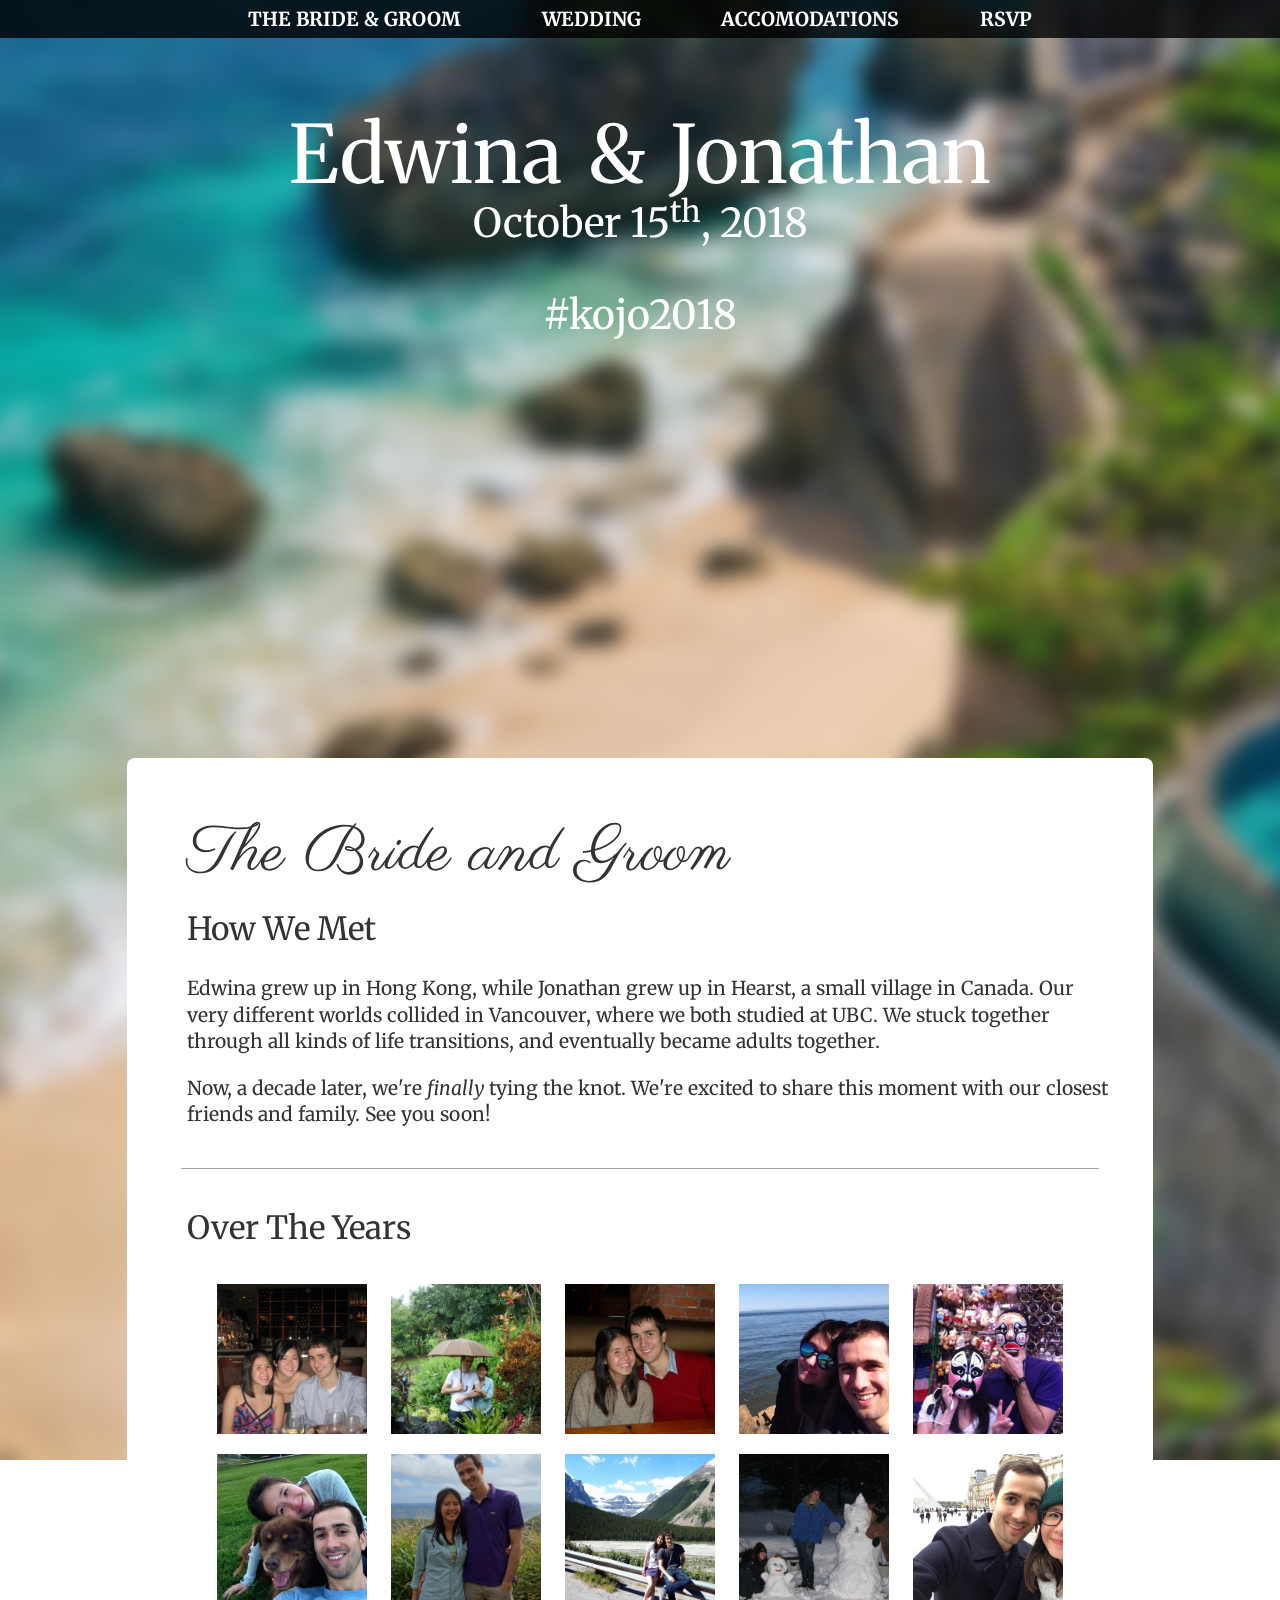
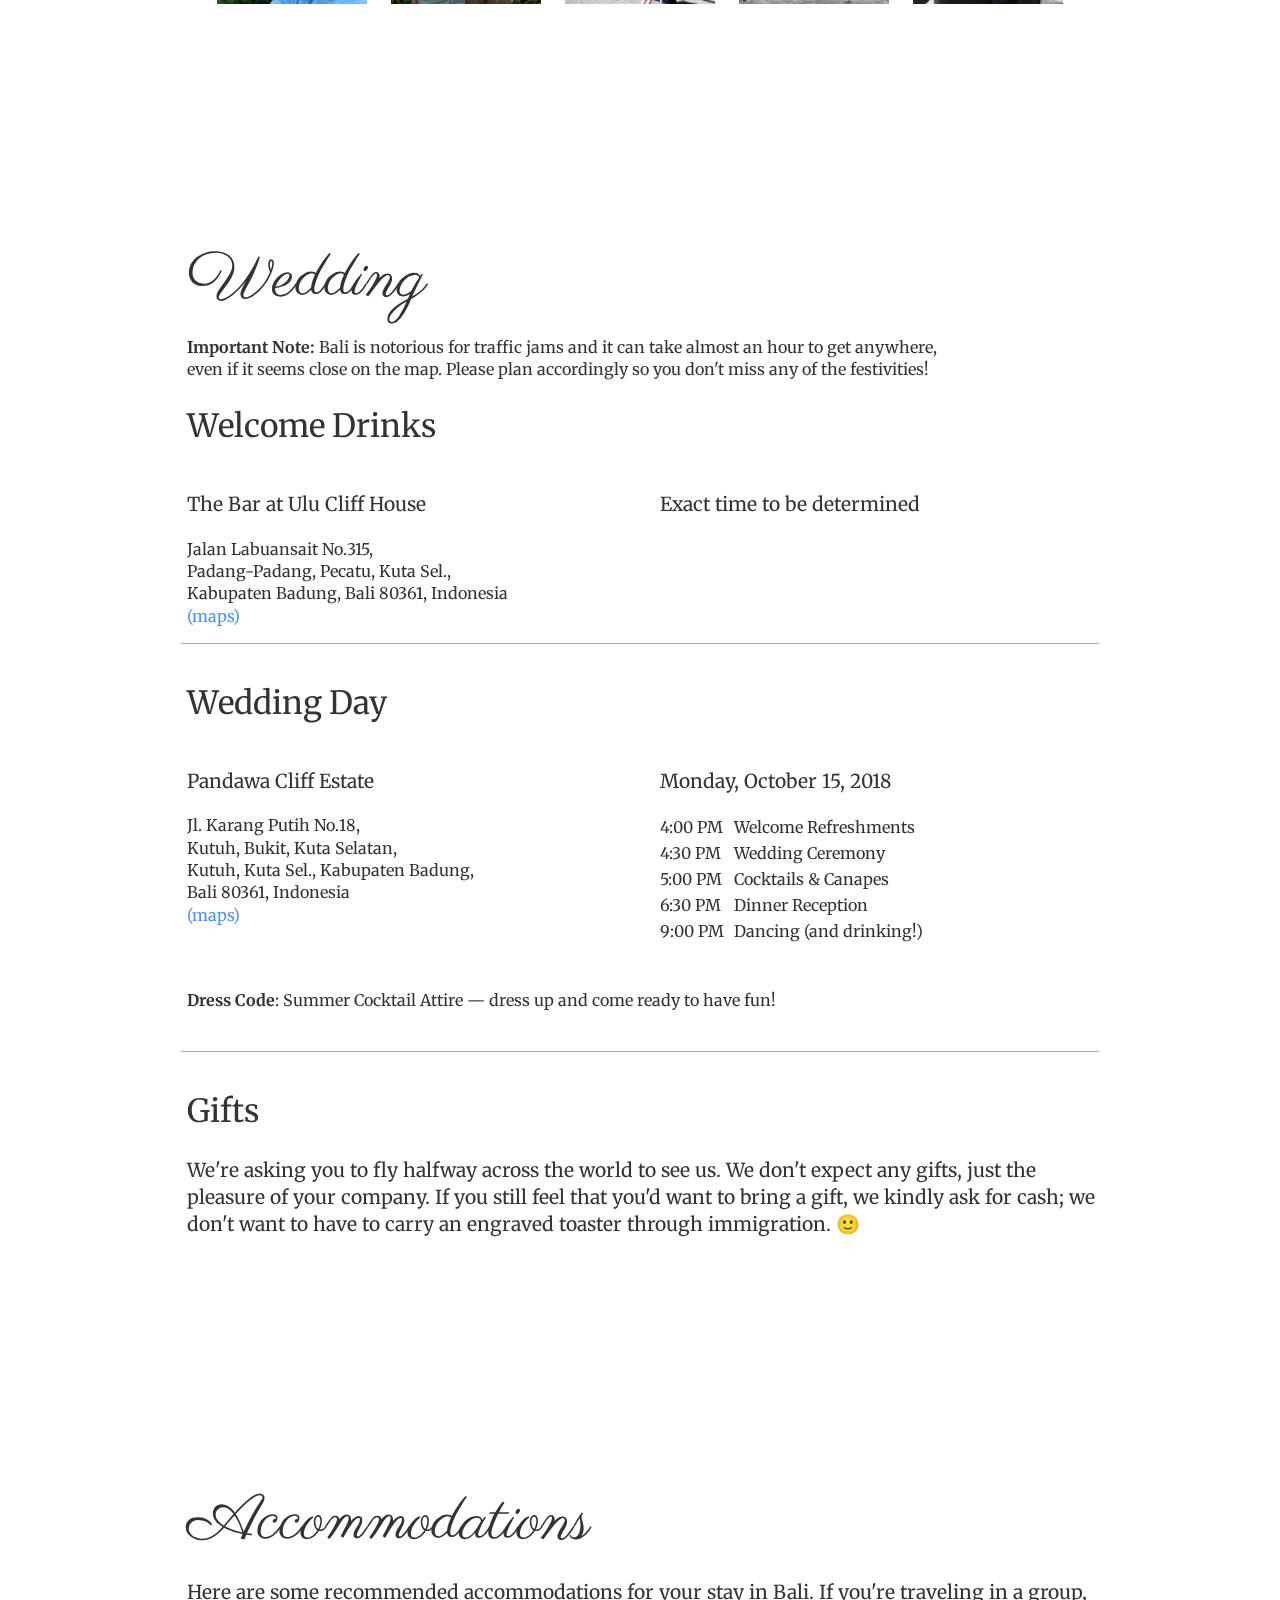
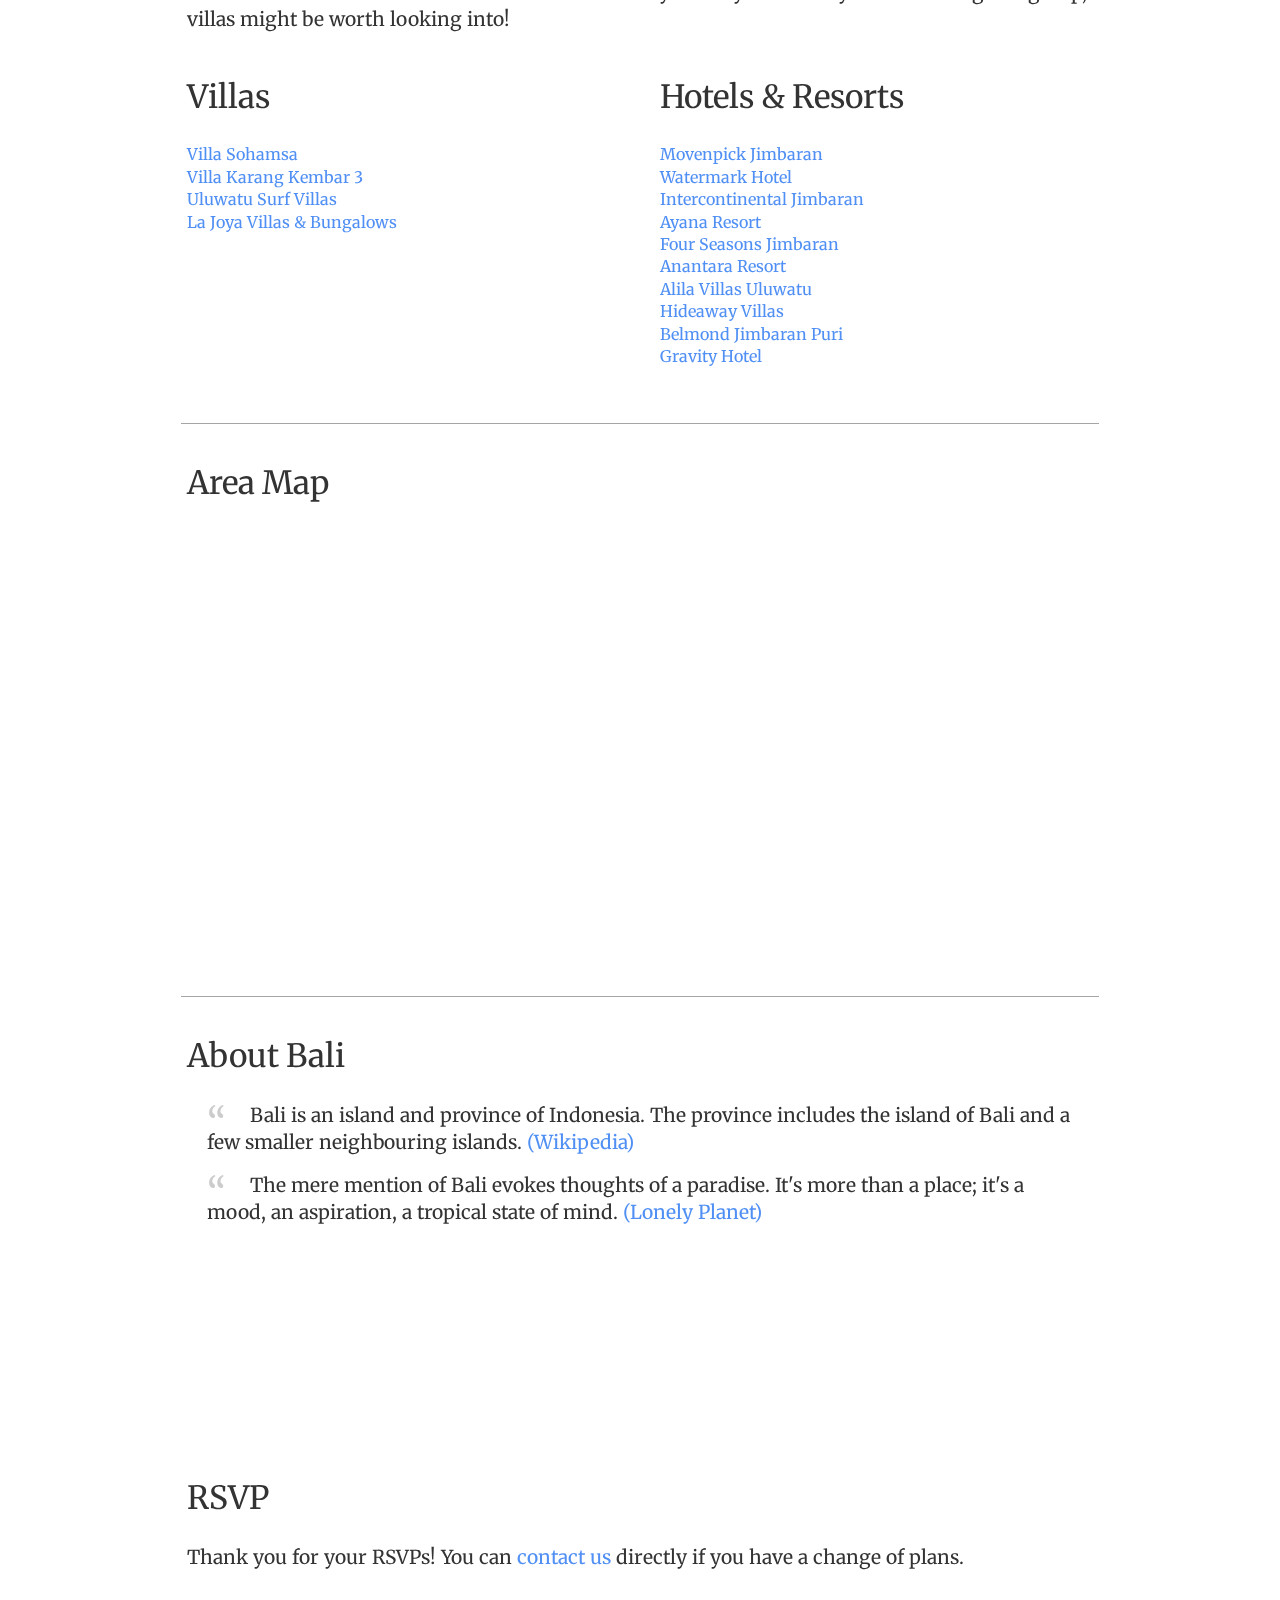
==== commit 46ec5281: "expand on schedule" ====
--- a/website/index.html
+++ b/website/index.html
@@ -59,14 +59,14 @@
 
                             <h2>How We Met</h2>
 
-                            <p>
+                            <p class="big-text">
                                 Edwina grew up in Hong Kong, while Jonathan grew up in Hearst, a small village in Canada.
                                 Our very different worlds collided in Vancouver, where we both studied at UBC.
                                 We stuck together through all kinds of life transitions, and eventually became adults
                                 together.
                             </p>
 
-                            <p>
+                            <p class="big-text">
                                 Now, a decade later, we're <em>finally</em> tying the knot. 
                                 We're excited to share this moment with our closest friends and family. See you soon!
                             </p>
@@ -118,24 +118,96 @@
 
                         <h1>Wedding</h1>
 
+                        <div class="column dense">
+                            <p class="small-text">
+                                <b>Important Note:</b>
+                                Bali is notorious for traffic jams and it can take almost an hour to get anywhere,
+                                even if it seems close on the map. Please plan accordingly so you don't miss any of the festivities!
+                            </p>
+                        </div>
+
+                        <div class="column full">
+                            <h2>Welcome Drinks</h2>
+                        </div>
+
                         <div class="column left">
-                            <h2>Welcome Drinks</h2>
-                            <p>
-                                Ulu Cliff House <br>
-                                Saturday, October 13, 2018 <br>
-                                Exact time to be confirmed <br>
+                            <p class="big-text">
+                                The Bar at Ulu Cliff House 
+                            </p>
+                            <p class="small-text">
+                                Jalan Labuansait No.315, <br>
+                                Padang-Padang, Pecatu, Kuta Sel., <br>
+                                Kabupaten Badung, Bali 80361, Indonesia <br>
+                                <a class="small-text" href="https://www.google.co.uk/maps/place/Ulu+Cliffhouse/@-8.8140138,115.0894907,17z/data=!3m1!4b1!4m5!3m4!1s0x2dd24ff8e53a2b95:0xad9e68ed2ad3dc06!8m2!3d-8.8140138!4d115.0916794" target="_blank">
+                                    (maps)
+                                </a>
                             </p>
                         </div><!--end column--> 
 
                         <div class="column right">
+                            <p class="big-text">
+                                Exact time to be determined
+                            </p>
+                        </div><!--end column--> 
+
+                        <div class="column full">
+                            <div class="hr"></div>
+                        </div>
+
+                        <div class="column full">
                             <h2>Wedding Day</h2>
-                            <p>
-                                Pandawa Cliff Estate <br>
-                                Monday, October 15, 2018 <br>
-                                Please arrive at 4:00 PM <br>
+                        </div>
+                        <div class="column left">
+                            <p class="big-text">
+                                Pandawa Cliff Estate
+                            </p>
+                            <p class="small-text">
+                                Jl. Karang Putih No.18, <br>
+                                Kutuh, Bukit, Kuta Selatan,<br>
+                                Kutuh, Kuta Sel., Kabupaten Badung, <br>
+                                Bali 80361, Indonesia <br>
+                                <a class="small-text" href="https://www.google.co.uk/maps/place/Pandawa+Cliff+Estate/@-8.845037,115.1798893,17z/data=!3m1!4b1!4m7!3m6!1s0x2dd25b7b502fd2b7:0xa170e3e1605cf76b!5m1!1s2018-09-11!8m2!3d-8.845037!4d115.182078" target="_blank">
+                                    (maps)
+                                </a>
+
                             </p>
                         </div><!--end column--> 
 
+                        <div class="column right">
+                            <p class="big-text">
+                                Monday, October 15, 2018
+                            </p>
+                            <table>
+                                <tr>
+                                    <td> 4:00 PM
+                                    <td> Welcome Refreshments
+                                </tr>
+                                <tr>
+                                    <td> 4:30 PM
+                                    <td> Wedding Ceremony
+                                </tr>
+                                <tr>
+                                    <td> 5:00 PM
+                                    <td> Cocktails &amp; Canapes
+                                </tr>
+                                <tr>
+                                    <td> 6:30 PM
+                                    <td> Dinner Reception
+                                </tr>
+                                <tr>
+                                    <td> 9:00 PM
+                                    <td> Dancing (and drinking!)
+                                </tr>
+                            </table>
+                        </div><!--end column--> 
+
+                        <div class="column full">
+                            <p class="small-text">
+                                <br>
+                                <br>
+                                <b>Dress Code</b>: Summer Cocktail Attire — dress up and come ready to have fun!
+                            </p>
+                        </div>
 
                         <div class="column full">
                             <div class="hr"></div>
@@ -143,7 +215,7 @@
 
                         <div class="column full">
                             <h2>Gifts</h2>
-                            <p>
+                            <p class="big-text">
                             We're asking you to fly halfway across the world to see us. We don't
                             expect any gifts, just the pleasure of your company. If you still
                             feel that you'd want to bring a gift, we kindly ask for cash; we don't
@@ -158,7 +230,7 @@
                         <h1>Accommodations</h1>
 
                         <div class="column full">
-                            <p>
+                            <p class="big-text">
                                 Here are some recommended accommodations for your stay in Bali. If you're
                                 traveling in a group, villas might be worth looking into!
                             </p>
@@ -166,7 +238,7 @@
 
                         <div class="column left">
                             <h2>Villas</h2>
-                            <p>
+                            <p class="small-text">
                                 <a target="_blank" href="http://www.sohamsaoceanestate.com">Villa Sohamsa</a> <br>
                                 <a target="_blank" href="http://www.villakarangkembar.com">Villa Karang Kembar 3</a> <br>
                                 <a target="_blank" href="http://www.uluwatusurfvillas.com/">Uluwatu Surf Villas</a> <br>
@@ -175,7 +247,7 @@
                         </div>
                         <div class="column right">
                             <h2>Hotels &amp; Resorts</h2>
-                            <p>
+                            <p class="small-text">
                                 <a target="_blank" href="https://www.movenpick.com">Movenpick Jimbaran</a> <br>
                                 <a target="_blank" href="http://watermark-bali.com/en/">Watermark Hotel</a> <br>
                                 <a target="_blank" href="http://bali.intercontinental.com/">Intercontinental Jimbaran</a> <br>
@@ -214,7 +286,7 @@
                             <h2>About Bali</h2>
 
                             <blockquote>
-                            <p>
+                            <p class="big-text">
                                 Bali is an island and province of Indonesia. The province includes the island of
                                 Bali and a few smaller neighbouring islands.
                                 <a href="https://en.wikipedia.org/wiki/Bali" target="_blank">(Wikipedia)</a>
@@ -222,7 +294,7 @@
                             </blockquote>
 
                             <blockquote>
-                            <p>
+                            <p class="big-text">
                                 The mere mention of Bali evokes thoughts of a paradise.
                                 It's more than a place; it's a mood, an aspiration, a tropical state of mind.
                                 <a href="https://www.lonelyplanet.com/indonesia/bali" target="_blank">(Lonely Planet)</a>
@@ -236,17 +308,17 @@
                     <section id="rsvp" class="clearfix">
                         <div class="column full">
                             <h2>RSVP</h2>
-                            <p>
+                            <p class="big-text">
                                 Thank you for your RSVPs! You can
                                 <a href="mailto:edwinako89@gmail.com">contact us</a> directly if you have a change of plans.
                             </p>
                         </div>
-                        <div class="column full hidden">
+                        <div class="column full hidden"</div>
                             <h2>RSVP</h2>
-                            <p>
-                                Please RSVP by April 30th.
-                            </p>
-                            <p>
+                            <p class="big-text">
+                                Thanks for your RSVP. We just need a few more details from our guests.
+                            </p>
+                            <p class="big-text">
                                 <input
                                     class="form-field"
                                     type="text"
@@ -258,7 +330,28 @@
                             <div class="column full">
                                 <div class="hr"></div>
                             </div>
-                            <p>
+                            <p class="big-text">
+                                Please don't hesitate to <a href="mailto:edwinako89@gmail.com">contact us</a> if you have any questions.
+                            </p>
+                        </div>
+                        <div class="column full hidden">
+                            <h2>RSVP</h2>
+                            <p class="big-text">
+                                Please RSVP by April 30th.
+                            </p>
+                            <p class="big-text">
+                                <input
+                                    class="form-field"
+                                    type="text"
+                                    id="guest-name"
+                                    placeholder="Find your name"
+                                    role="textbox">
+                            </p>
+                            <div id="guest-result"></div>
+                            <div class="column full">
+                                <div class="hr"></div>
+                            </div>
+                            <p class="big-text">
                                 Please don't hesitate to <a href="mailto:edwinako89@gmail.com">contact us</a> if you have any questions.
                             </p>
                         </div>
--- a/website/css/main-1.6.css
+++ b/website/css/main-1.6.css
@@ -14,7 +14,7 @@
     color: #222;
 }
 
-body {
+margody {
     font-size: 1em;
     line-height: 1.4;
 }
@@ -262,9 +262,16 @@
     padding: 0;
     margin: 0;
 }
-.column p, ul {
+
+.big-text {
     font-size: 1em;
-    line-height: 145%;
+    line-height: 1.4;
+    padding: 0;
+}
+
+.small-text {
+    font-size: 0.8em;
+    line-height: 1.2;
     padding: 0;
 }
 
@@ -293,7 +300,6 @@
     border-top:#1e1e1e solid 1px;
     opacity:0.4;
 }
-
 
 .img-container {
     text-align: center;
@@ -341,6 +347,11 @@
     display: inline;
 }
 
+td {
+    padding-right: 10px;
+}
+
+
 /* ==========================================================================
    Media Queries
    ========================================================================== */
@@ -409,8 +420,12 @@
         font-size: 1.5em;
     }
 
-    .column p, ul {
+    .big-text {
         font-size: 1.1em;
+    }
+
+    .small-text {
+        font-size: 1em;
     }
 
     #gmap iframe {
@@ -464,7 +479,7 @@
 
     section h1,
     section h2 {
-        padding: 0 20px;
+        margin-left: 20px;
     }
     section h1 {
         font-size: 4em;
@@ -475,14 +490,34 @@
         float: none;
         width: 100%;
     }
+
+    .column.dense {
+        clear: both;
+        float: none;
+        width: 85%;
+    }
+
     .column {
         float: left;
         width: 50%;
     }
+
     .column p, ul {
+        margin-left: 20px;
+    }
+
+    .big-text {
         font-size: 1.2em;
-        line-height: 145%;
-        padding: 0 20px;
+        line-height: 1.4;
+    }
+
+    .small-text {
+        font-size: 1em;
+        line-height: 1.4;
+    }
+
+    .column table {
+        margin-left: 20px;
     }
 
     .img-grid {
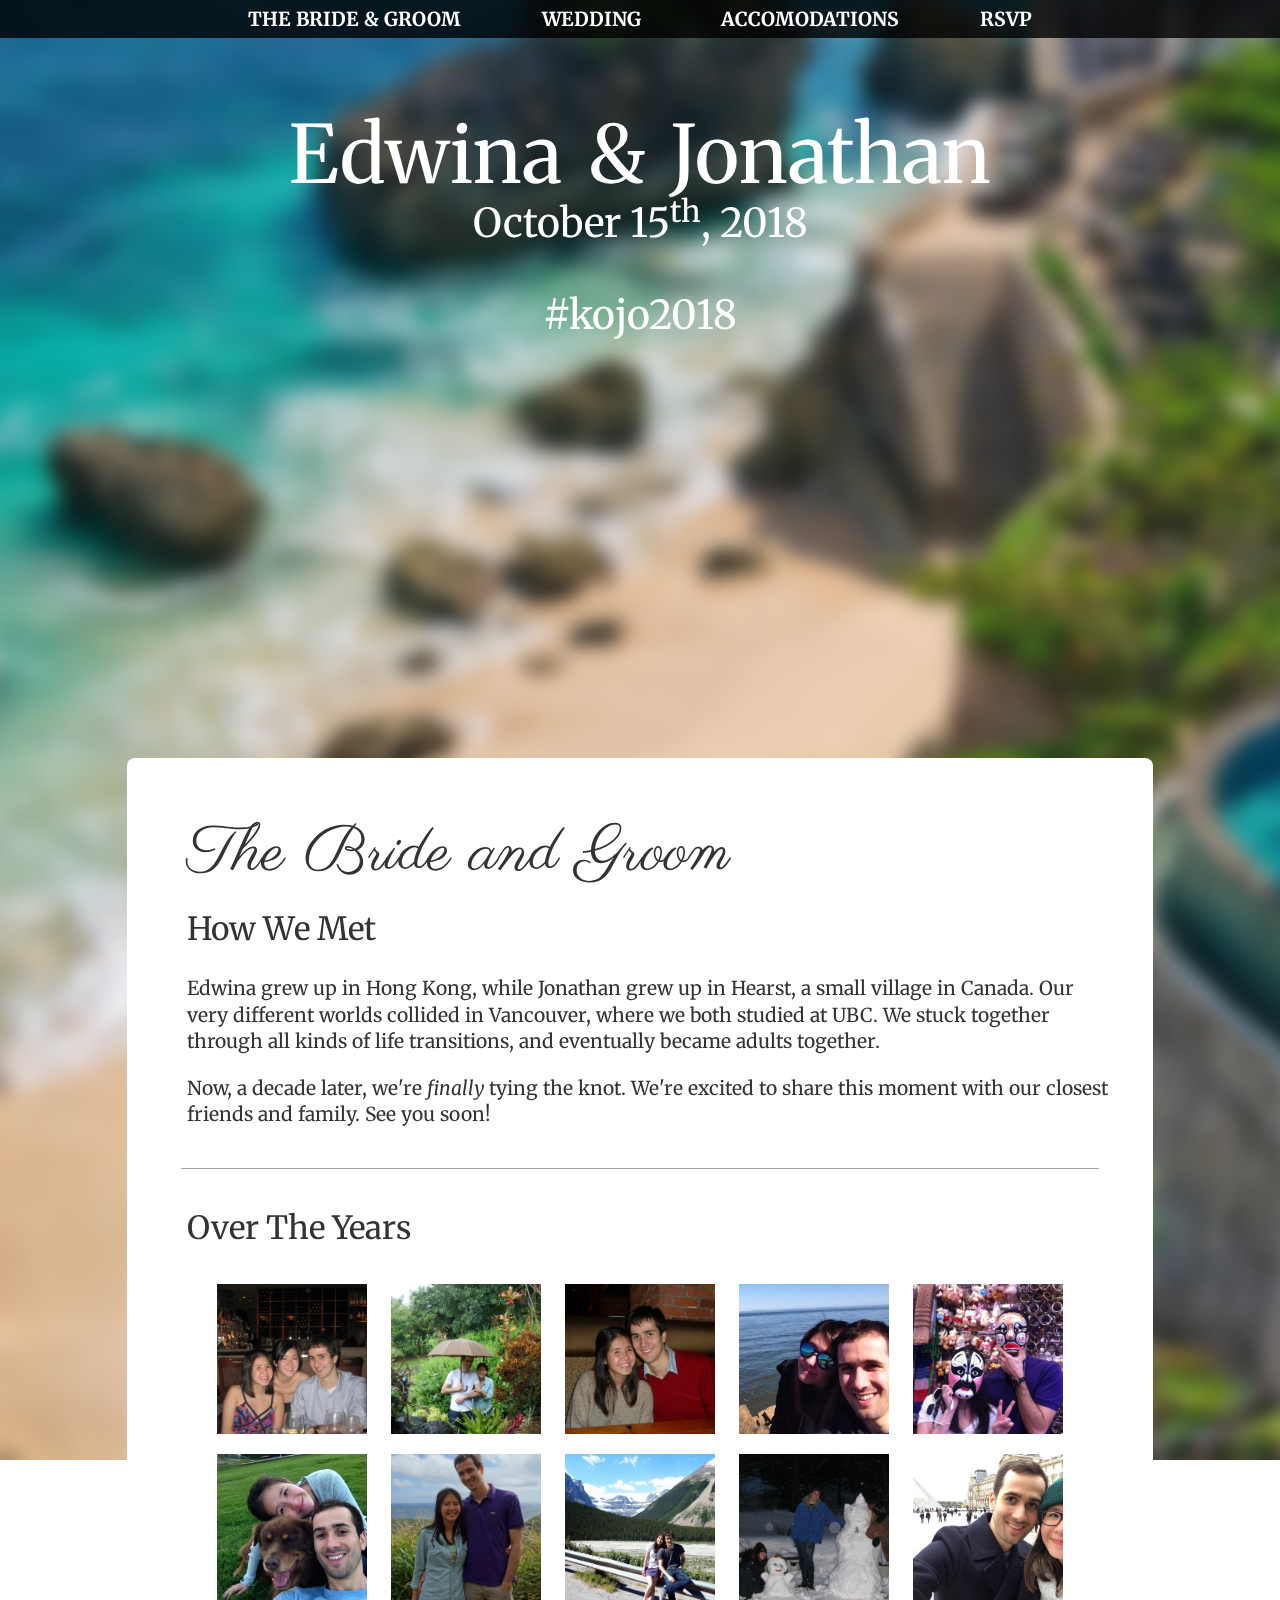
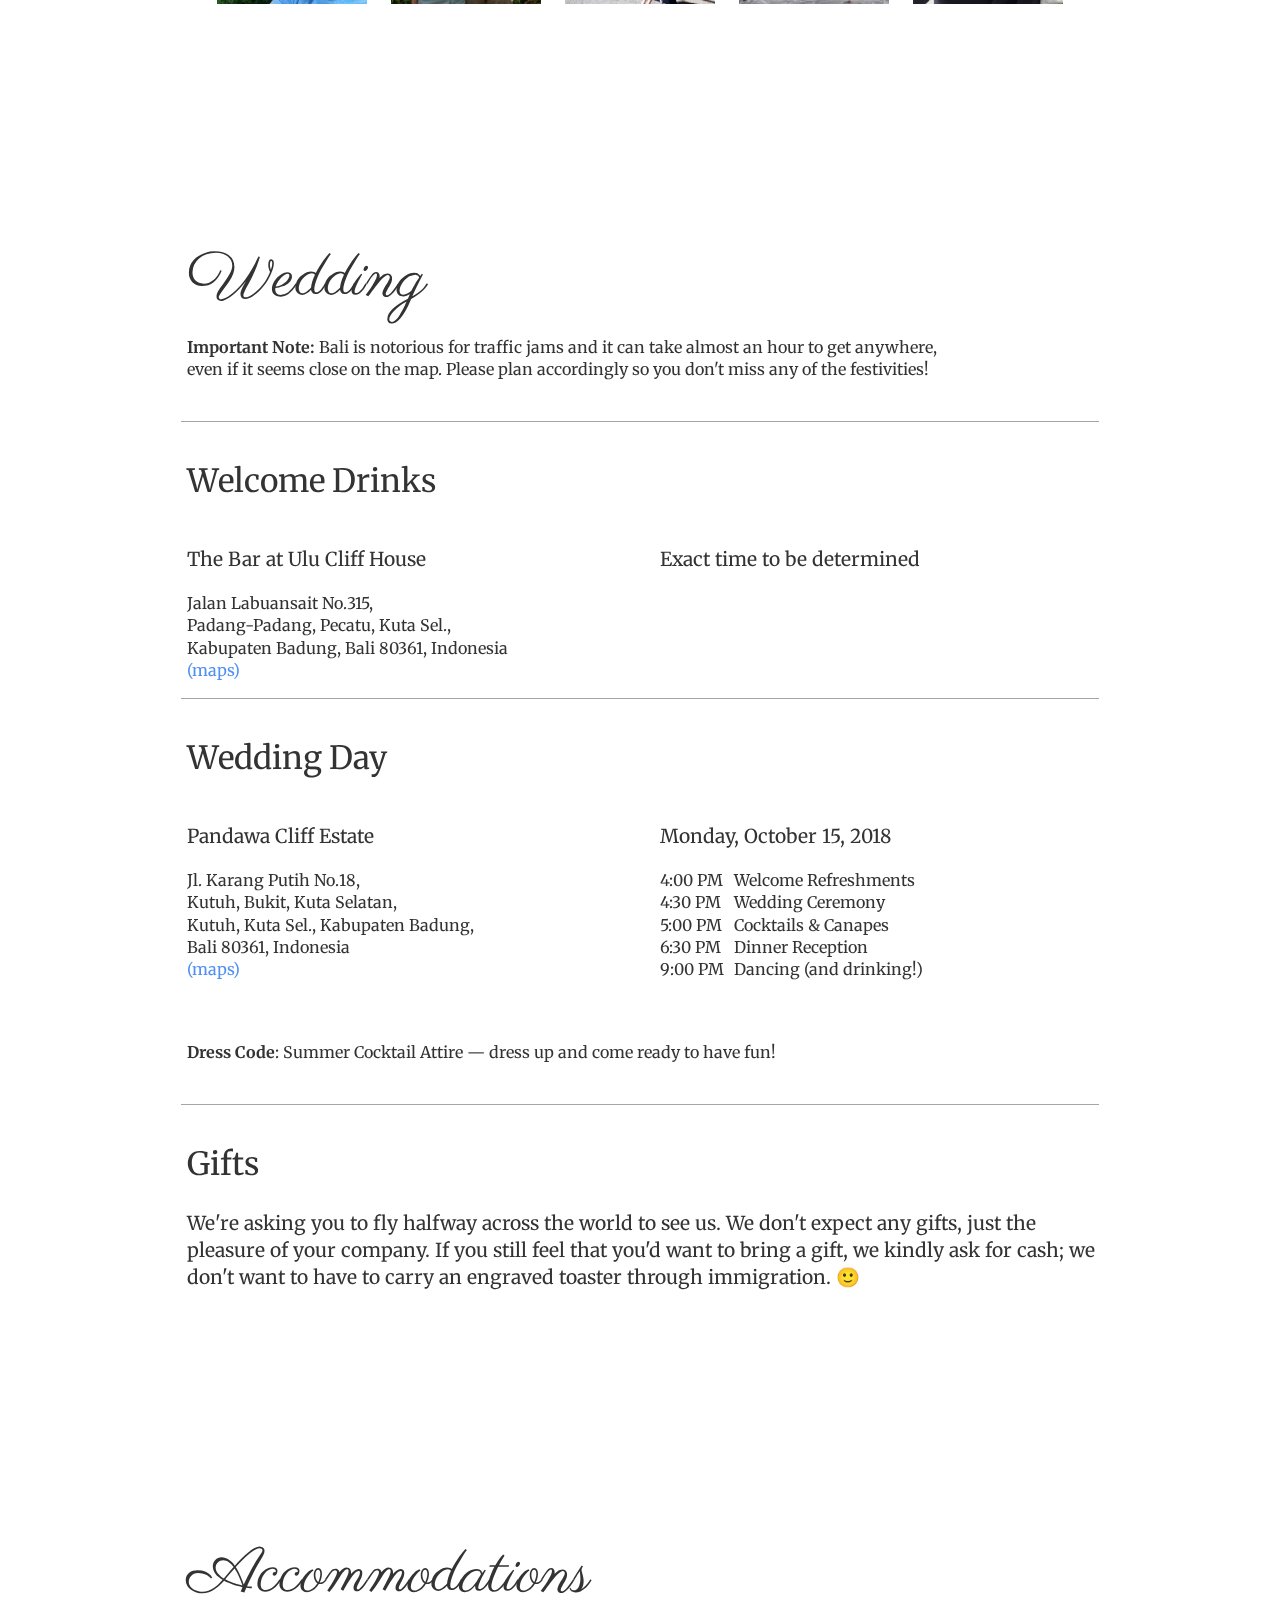
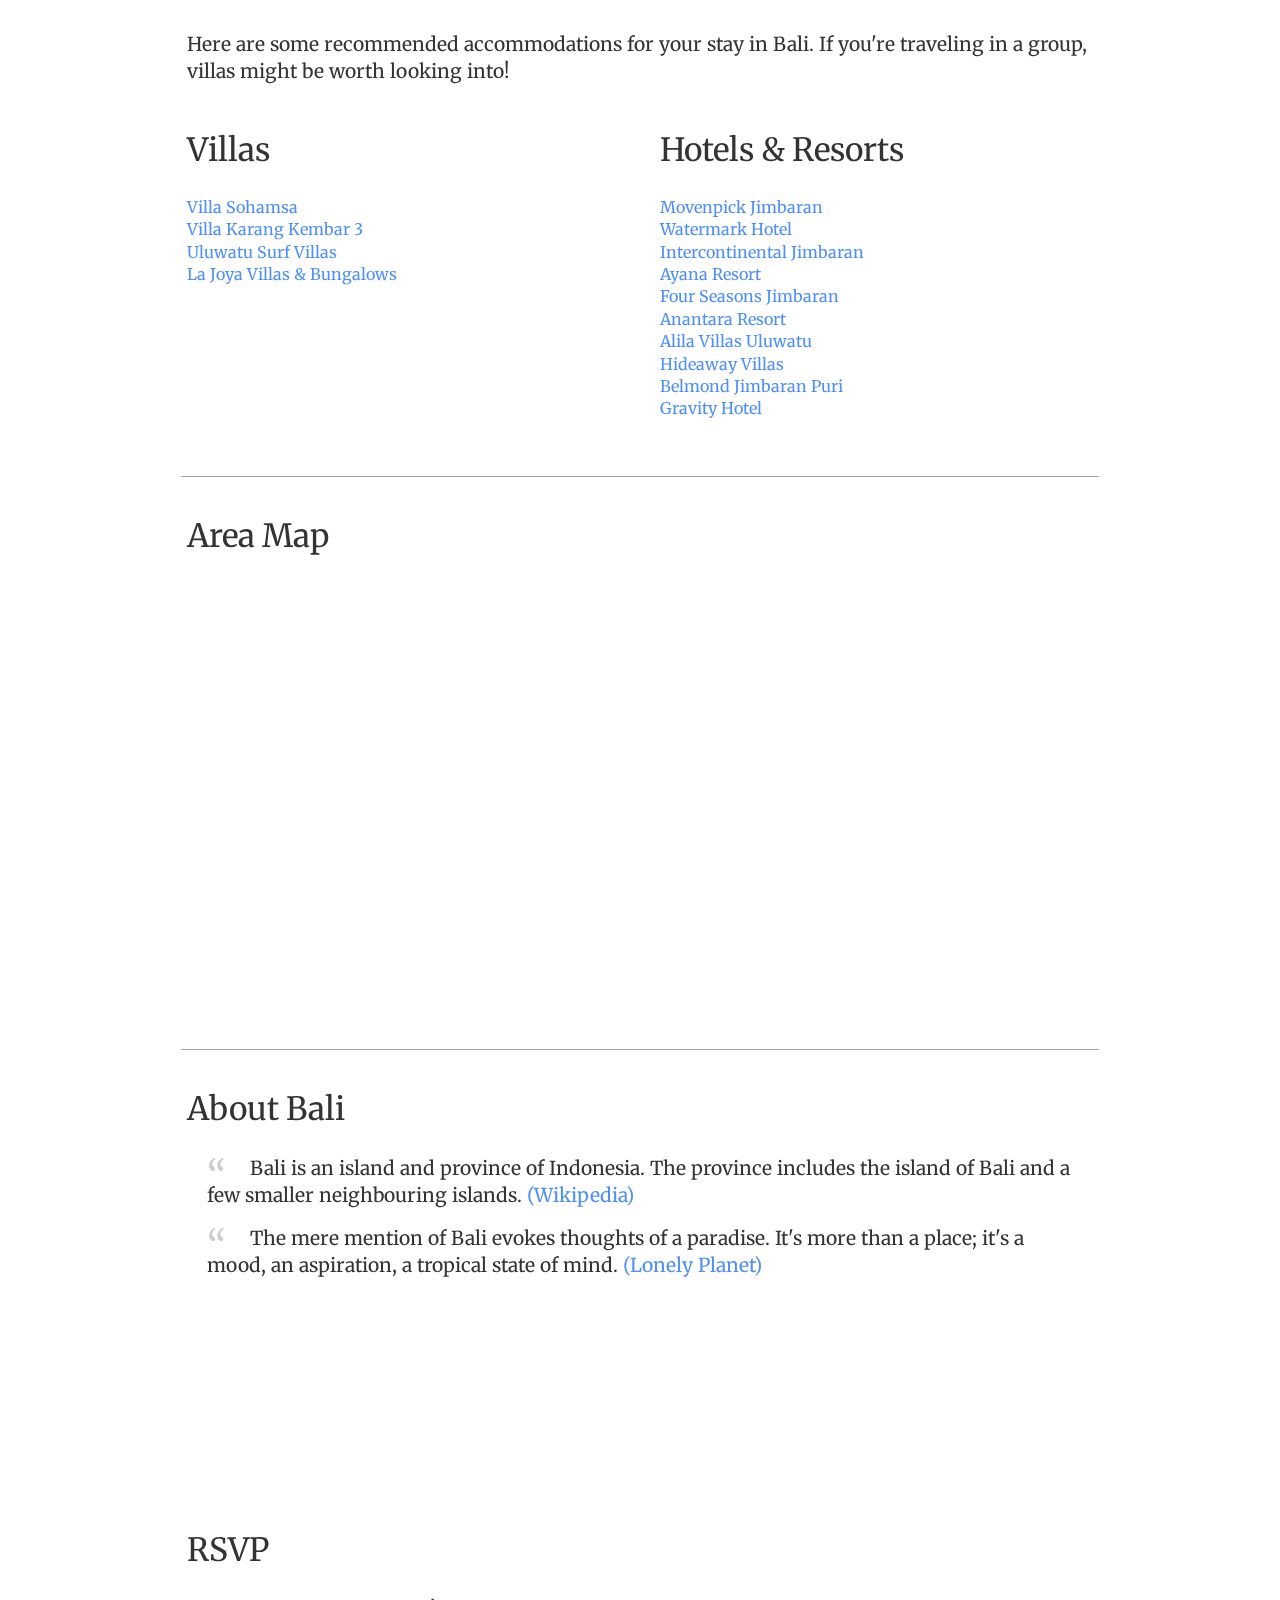
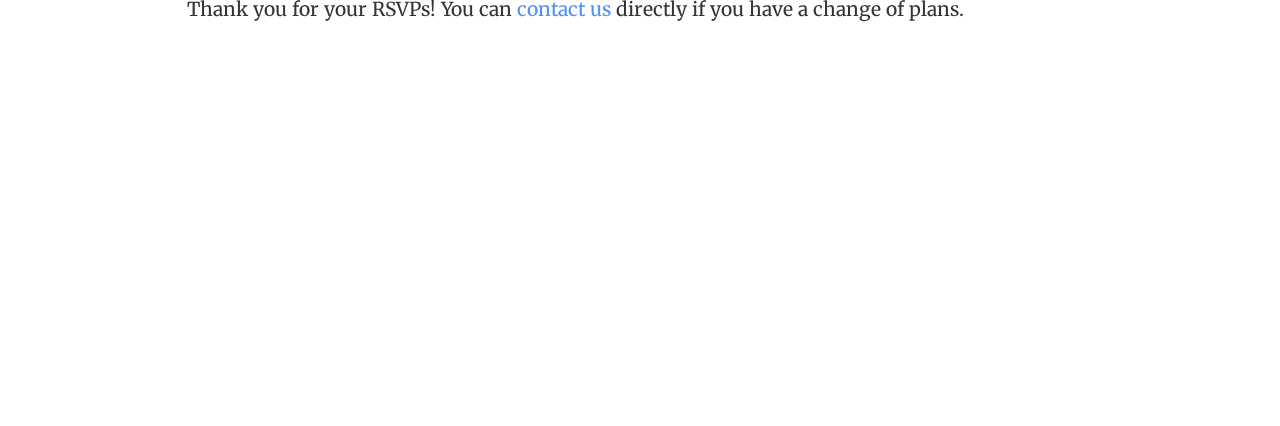
==== commit 67891655: "styling" ====
--- a/website/index.html
+++ b/website/index.html
@@ -127,6 +127,10 @@
                         </div>
 
                         <div class="column full">
+                            <div class="hr"></div>
+                        </div>
+
+                        <div class="column full">
                             <h2>Welcome Drinks</h2>
                         </div>
 
@@ -177,7 +181,7 @@
                             <p class="big-text">
                                 Monday, October 15, 2018
                             </p>
-                            <table>
+                            <table class="small-text">
                                 <tr>
                                     <td> 4:00 PM
                                     <td> Welcome Refreshments
--- a/website/css/main-1.6.css
+++ b/website/css/main-1.6.css
@@ -248,7 +248,7 @@
 
 section h1 {
     font-family: 'Parisienne', cursive;
-    font-size: 1.8em;
+    font-size: 1.7em;
 }
 section h2 {
     font-size: 1.2em;
@@ -265,7 +265,7 @@
 
 .big-text {
     font-size: 1em;
-    line-height: 1.4;
+    line-height: 1.3;
     padding: 0;
 }
 
@@ -421,11 +421,13 @@
     }
 
     .big-text {
-        font-size: 1.1em;
+        font-size: 1em;
+        line-height: 1.3;
     }
 
     .small-text {
-        font-size: 1em;
+        font-size: 0.9em;
+        line-height: 1.3;
     }
 
     #gmap iframe {
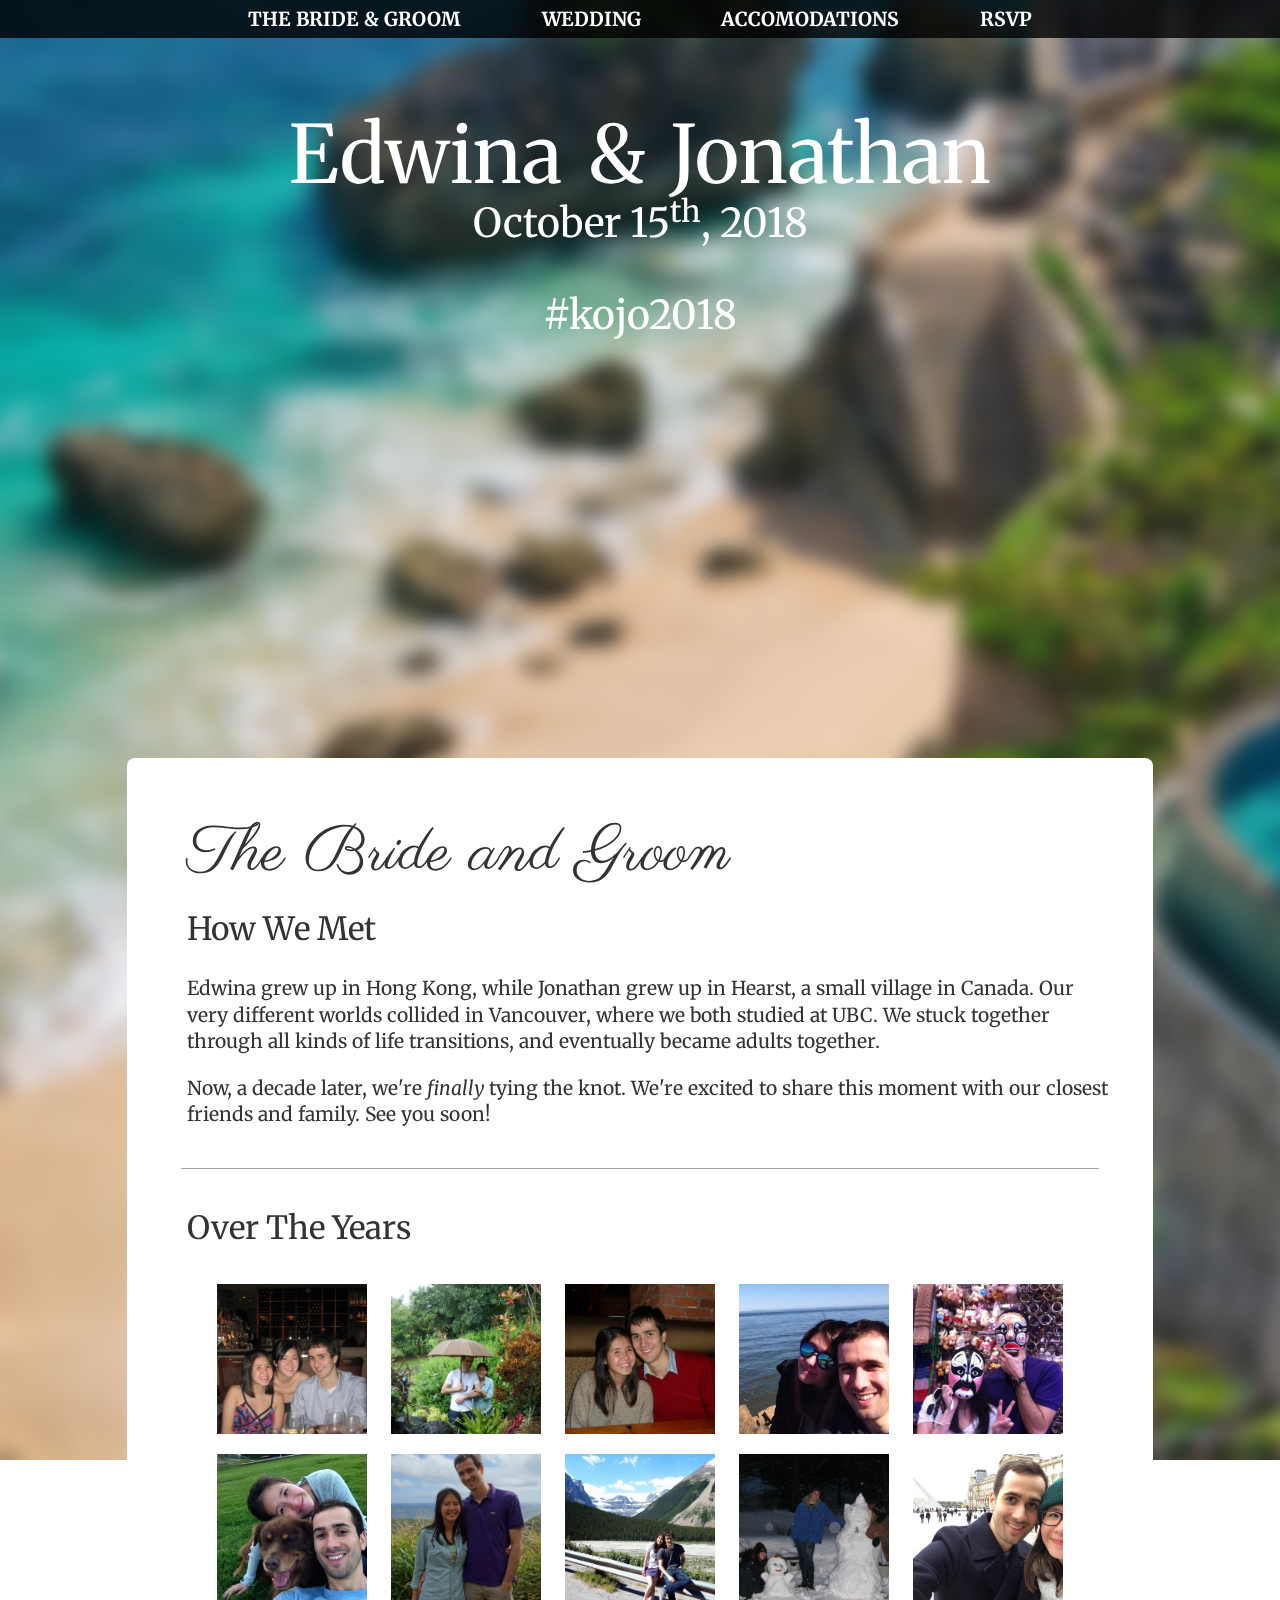
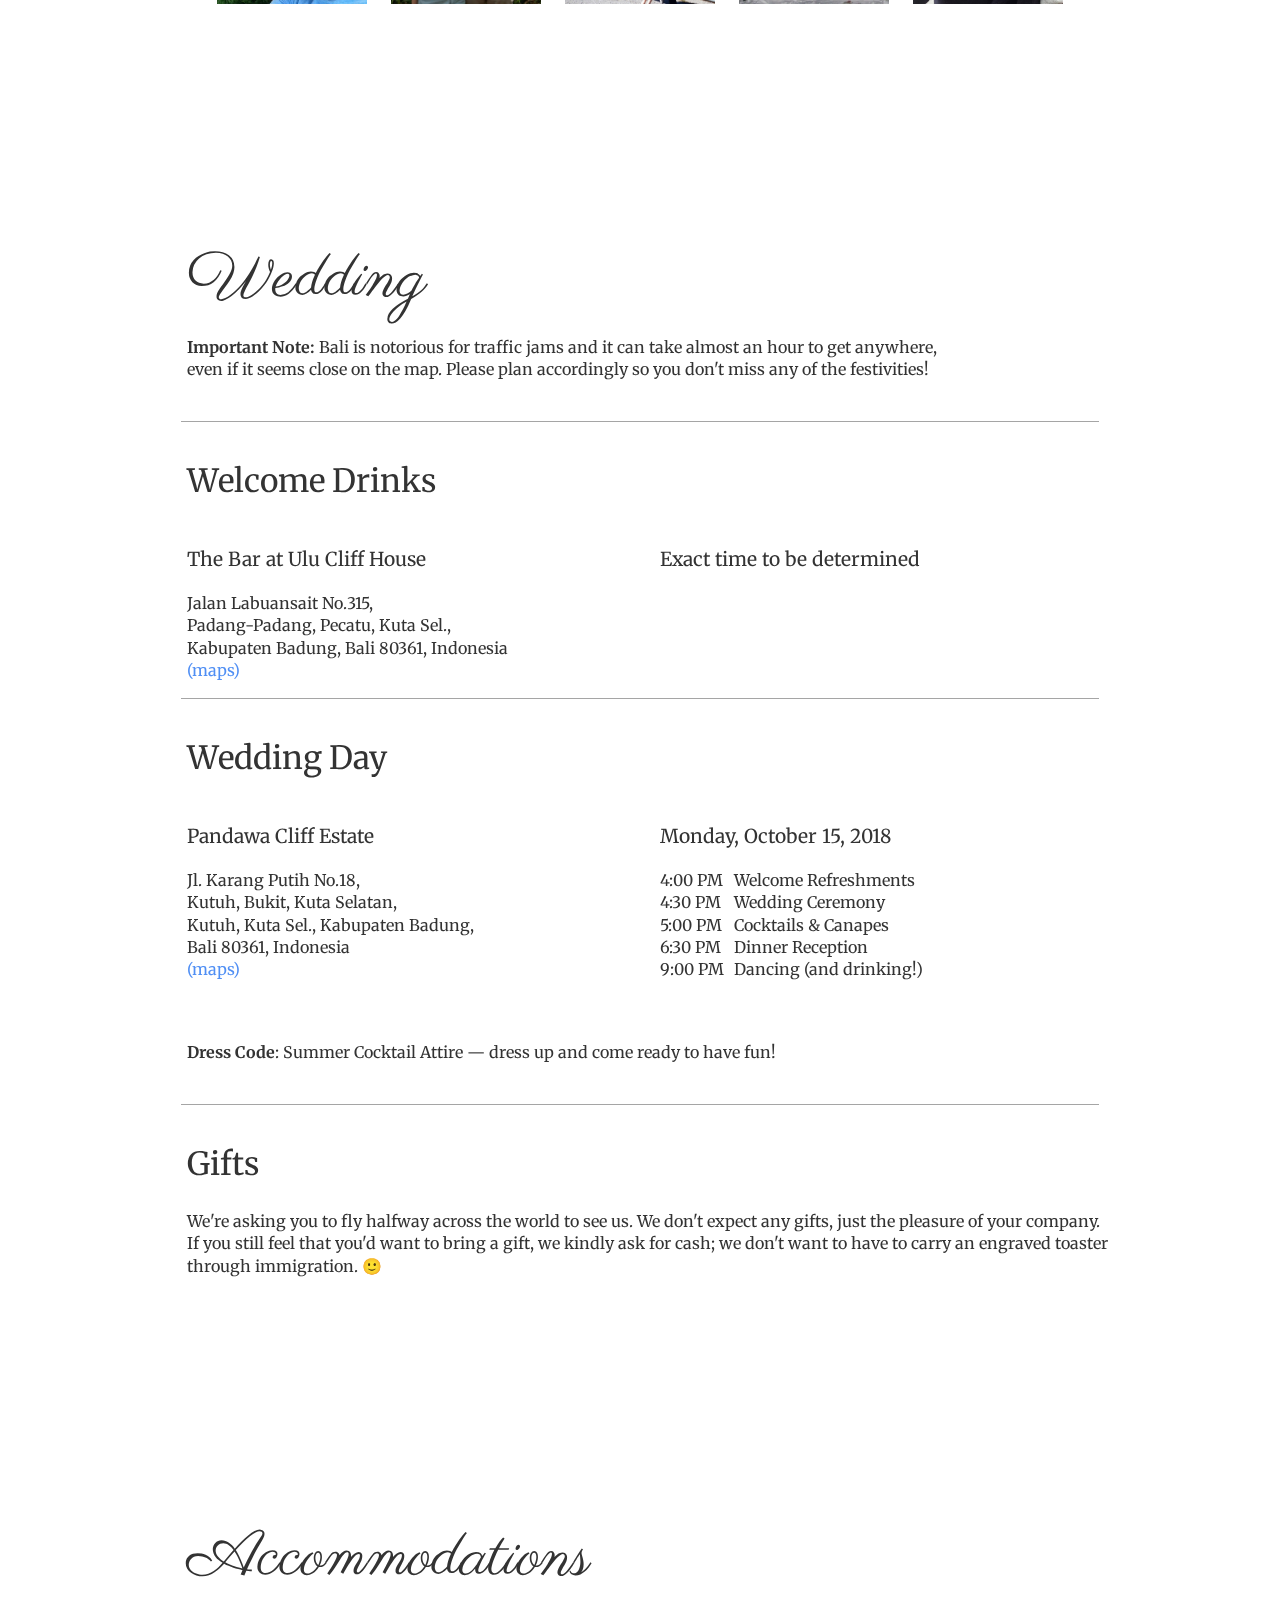
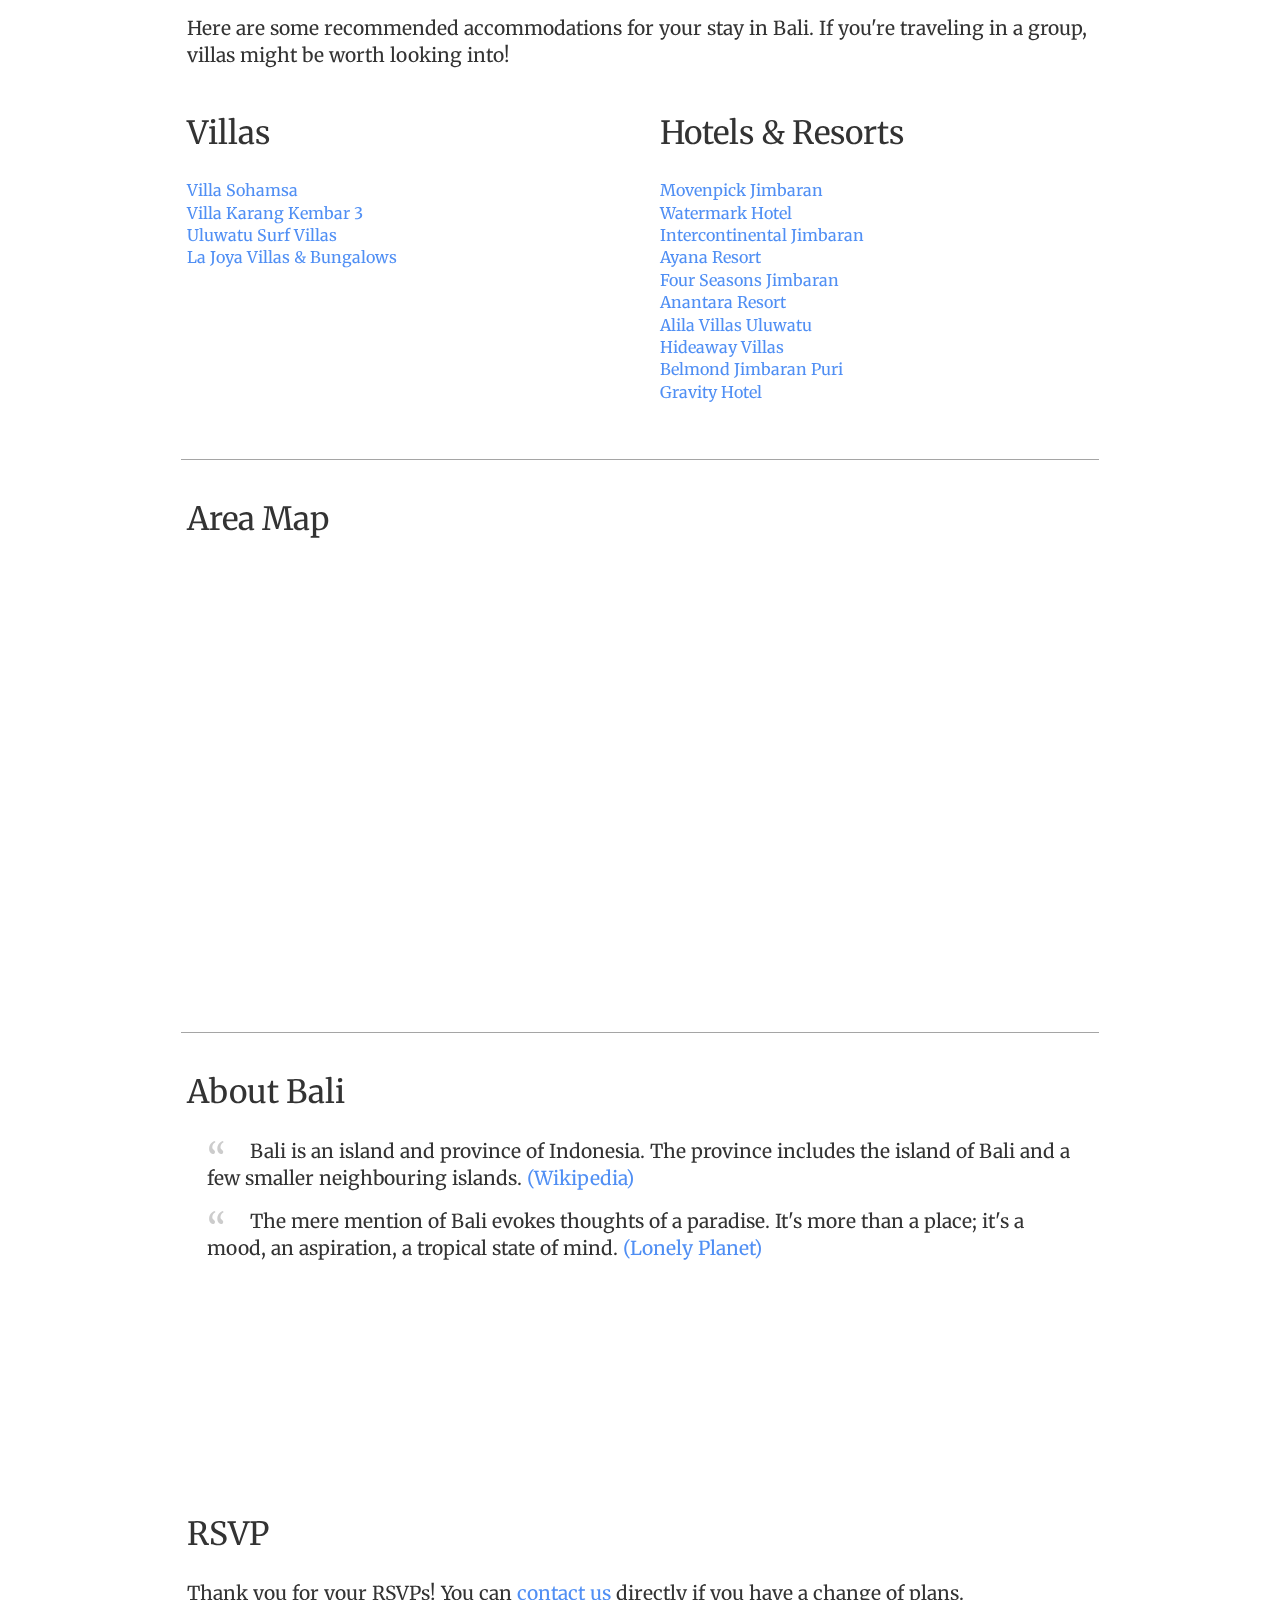
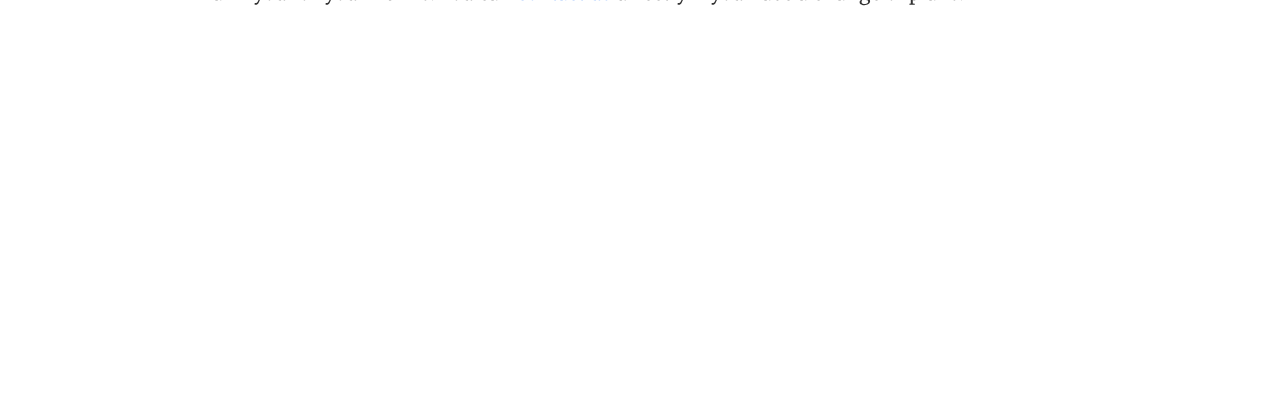
==== commit 118853b5: "harmonize font size in wedding section" ====
--- a/website/index.html
+++ b/website/index.html
@@ -219,7 +219,7 @@
 
                         <div class="column full">
                             <h2>Gifts</h2>
-                            <p class="big-text">
+                            <p class="small-text">
                             We're asking you to fly halfway across the world to see us. We don't
                             expect any gifts, just the pleasure of your company. If you still
                             feel that you'd want to bring a gift, we kindly ask for cash; we don't
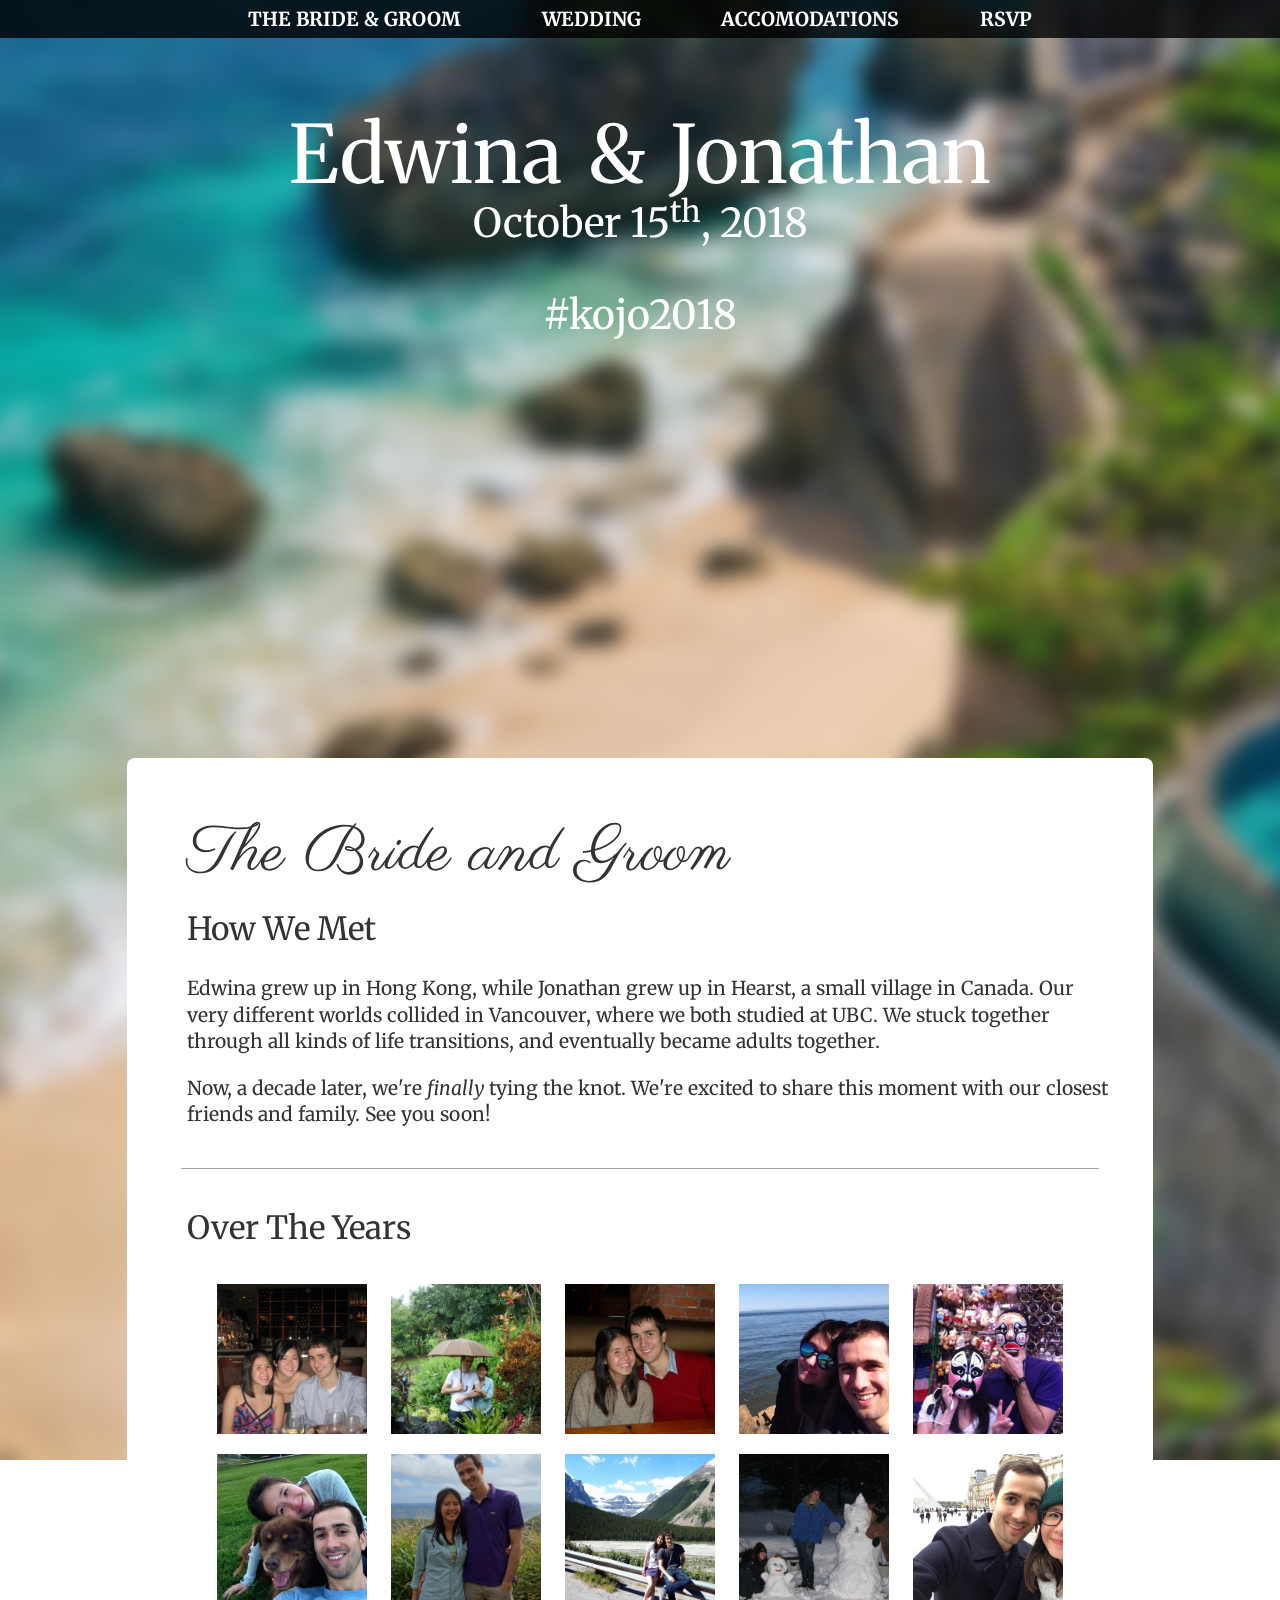
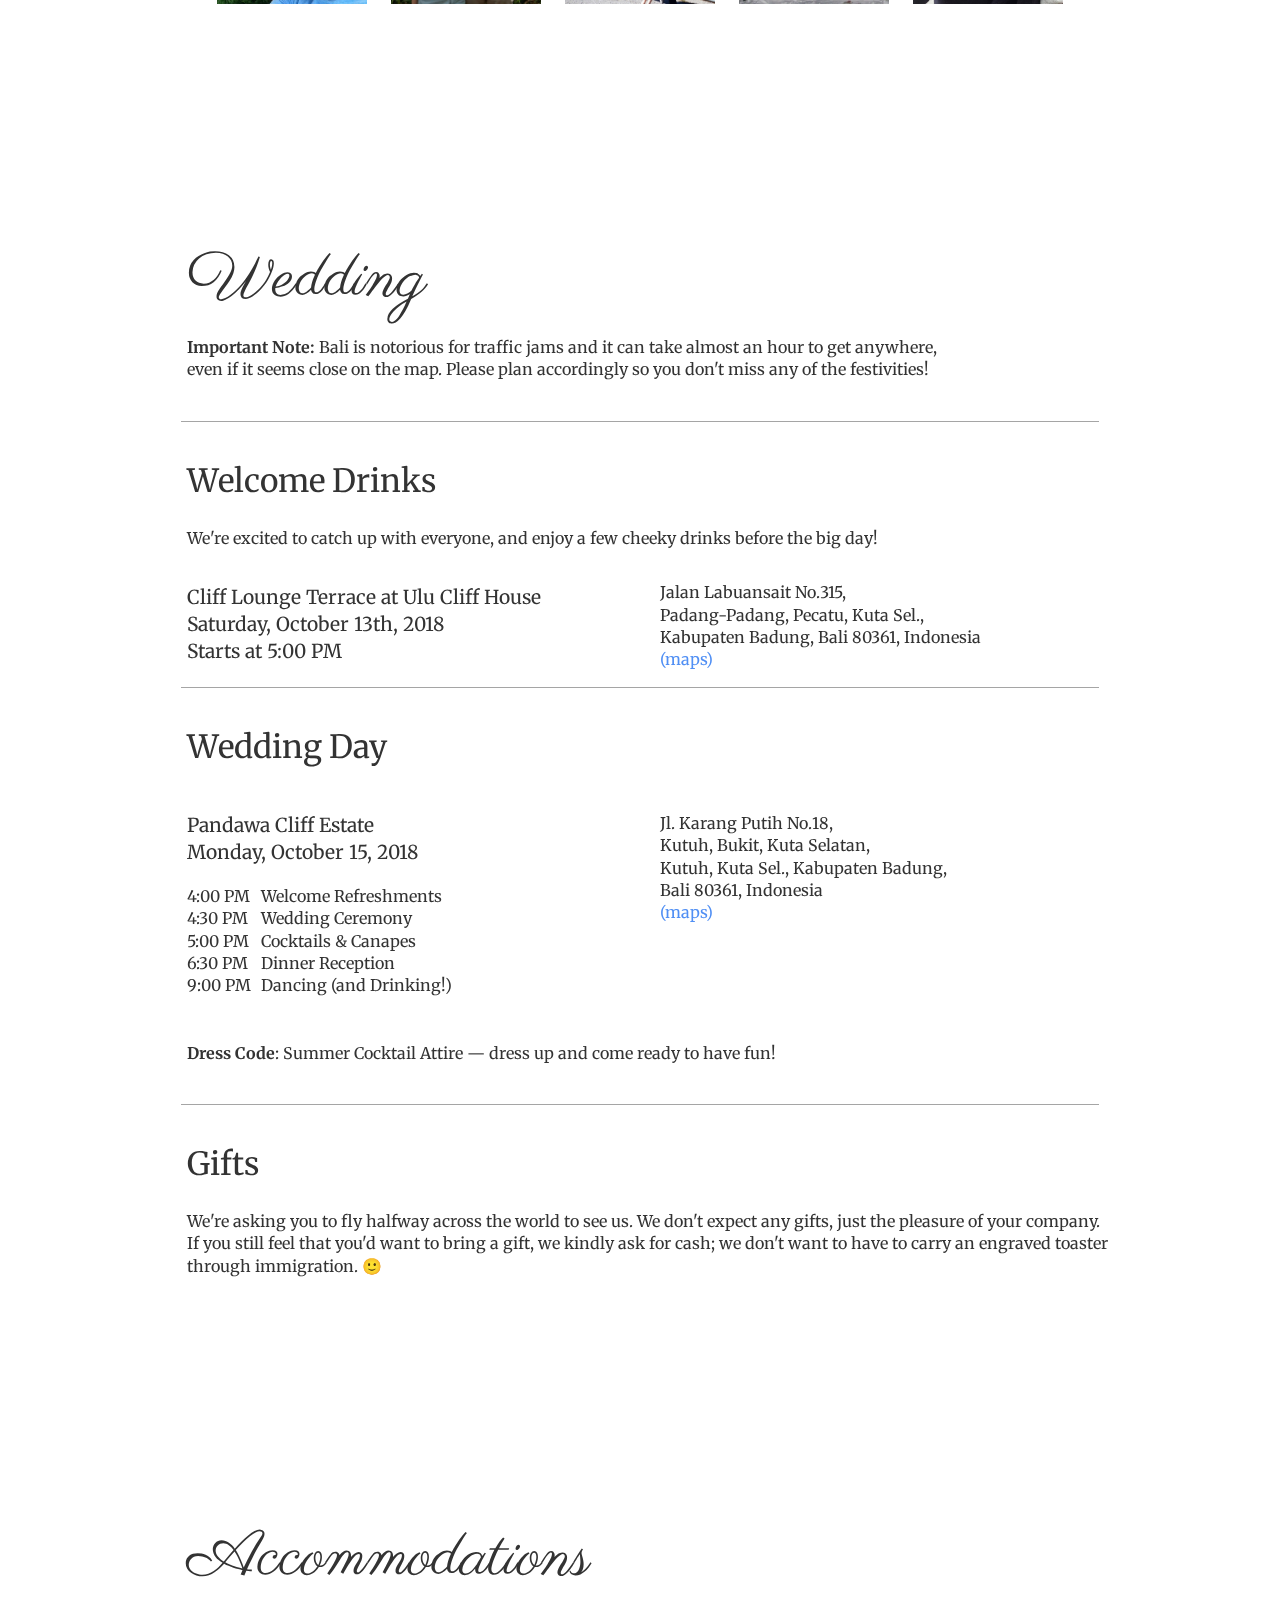
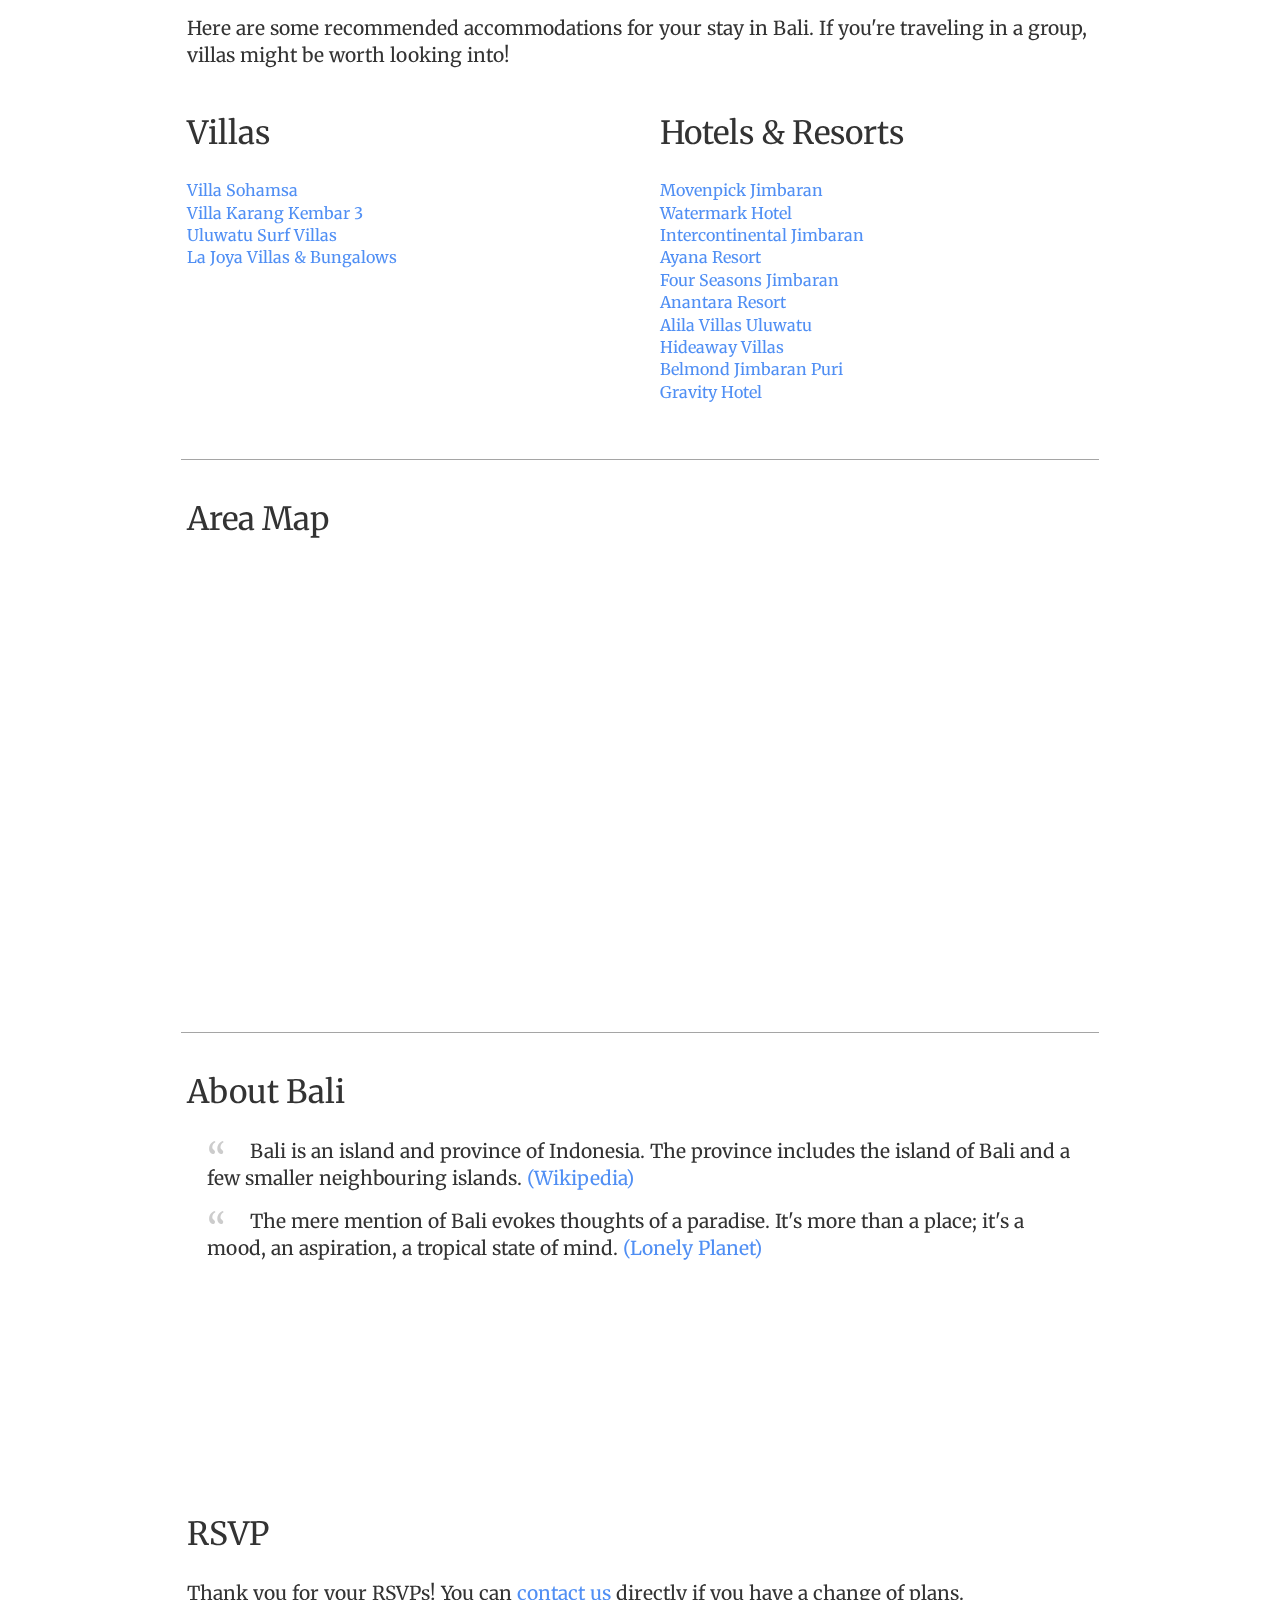
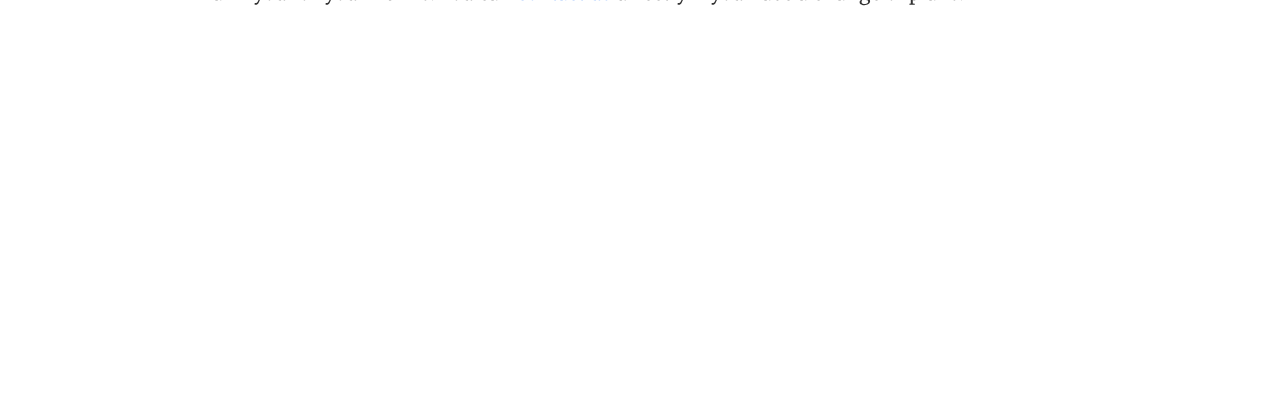
==== commit 9274eb3a: "add time for ulu cliffhouse" ====
--- a/website/index.html
+++ b/website/index.html
@@ -134,10 +134,21 @@
                             <h2>Welcome Drinks</h2>
                         </div>
 
+                        <div class="column dense">
+                            <p class="small-text">
+                                We're excited to catch up with everyone, and enjoy a few cheeky drinks before the big day!
+                            </p>
+                        </div>
+                        
                         <div class="column left">
                             <p class="big-text">
-                                The Bar at Ulu Cliff House 
-                            </p>
+                                Cliff Lounge Terrace at Ulu Cliff House <br>
+                                Saturday, October 13th, 2018 <br>
+                                Starts at 5:00 PM <br>
+                            </p>
+                        </div><!--end column--> 
+
+                        <div class="column right">
                             <p class="small-text">
                                 Jalan Labuansait No.315, <br>
                                 Padang-Padang, Pecatu, Kuta Sel., <br>
@@ -148,22 +159,45 @@
                             </p>
                         </div><!--end column--> 
 
+                        <div class="column full">
+                            <div class="hr"></div>
+                        </div>
+
+                        <div class="column full">
+                            <h2>Wedding Day</h2>
+                        </div>
+                        <div class="column left">
+                            <p class="big-text">
+                                Pandawa Cliff Estate <br>
+                                Monday, October 15, 2018 <br>
+                            </p>
+                            <table class="small-text">
+                                <tr>
+                                    <td> 4:00 PM
+                                    <td> Welcome Refreshments
+                                </tr>
+                                <tr>
+                                    <td> 4:30 PM
+                                    <td> Wedding Ceremony
+                                </tr>
+                                <tr>
+                                    <td> 5:00 PM
+                                    <td> Cocktails &amp; Canapes
+                                </tr>
+                                <tr>
+                                    <td> 6:30 PM
+                                    <td> Dinner Reception
+                                </tr>
+                                <tr>
+                                    <td> 9:00 PM
+                                    <td> Dancing (and Drinking!)
+                                </tr>
+                            </table>
+
+                        </div><!--end column--> 
+
                         <div class="column right">
                             <p class="big-text">
-                                Exact time to be determined
-                            </p>
-                        </div><!--end column--> 
-
-                        <div class="column full">
-                            <div class="hr"></div>
-                        </div>
-
-                        <div class="column full">
-                            <h2>Wedding Day</h2>
-                        </div>
-                        <div class="column left">
-                            <p class="big-text">
-                                Pandawa Cliff Estate
                             </p>
                             <p class="small-text">
                                 Jl. Karang Putih No.18, <br>
@@ -173,36 +207,7 @@
                                 <a class="small-text" href="https://www.google.co.uk/maps/place/Pandawa+Cliff+Estate/@-8.845037,115.1798893,17z/data=!3m1!4b1!4m7!3m6!1s0x2dd25b7b502fd2b7:0xa170e3e1605cf76b!5m1!1s2018-09-11!8m2!3d-8.845037!4d115.182078" target="_blank">
                                     (maps)
                                 </a>
-
-                            </p>
-                        </div><!--end column--> 
-
-                        <div class="column right">
-                            <p class="big-text">
-                                Monday, October 15, 2018
-                            </p>
-                            <table class="small-text">
-                                <tr>
-                                    <td> 4:00 PM
-                                    <td> Welcome Refreshments
-                                </tr>
-                                <tr>
-                                    <td> 4:30 PM
-                                    <td> Wedding Ceremony
-                                </tr>
-                                <tr>
-                                    <td> 5:00 PM
-                                    <td> Cocktails &amp; Canapes
-                                </tr>
-                                <tr>
-                                    <td> 6:30 PM
-                                    <td> Dinner Reception
-                                </tr>
-                                <tr>
-                                    <td> 9:00 PM
-                                    <td> Dancing (and drinking!)
-                                </tr>
-                            </table>
+                            </p>
                         </div><!--end column--> 
 
                         <div class="column full">
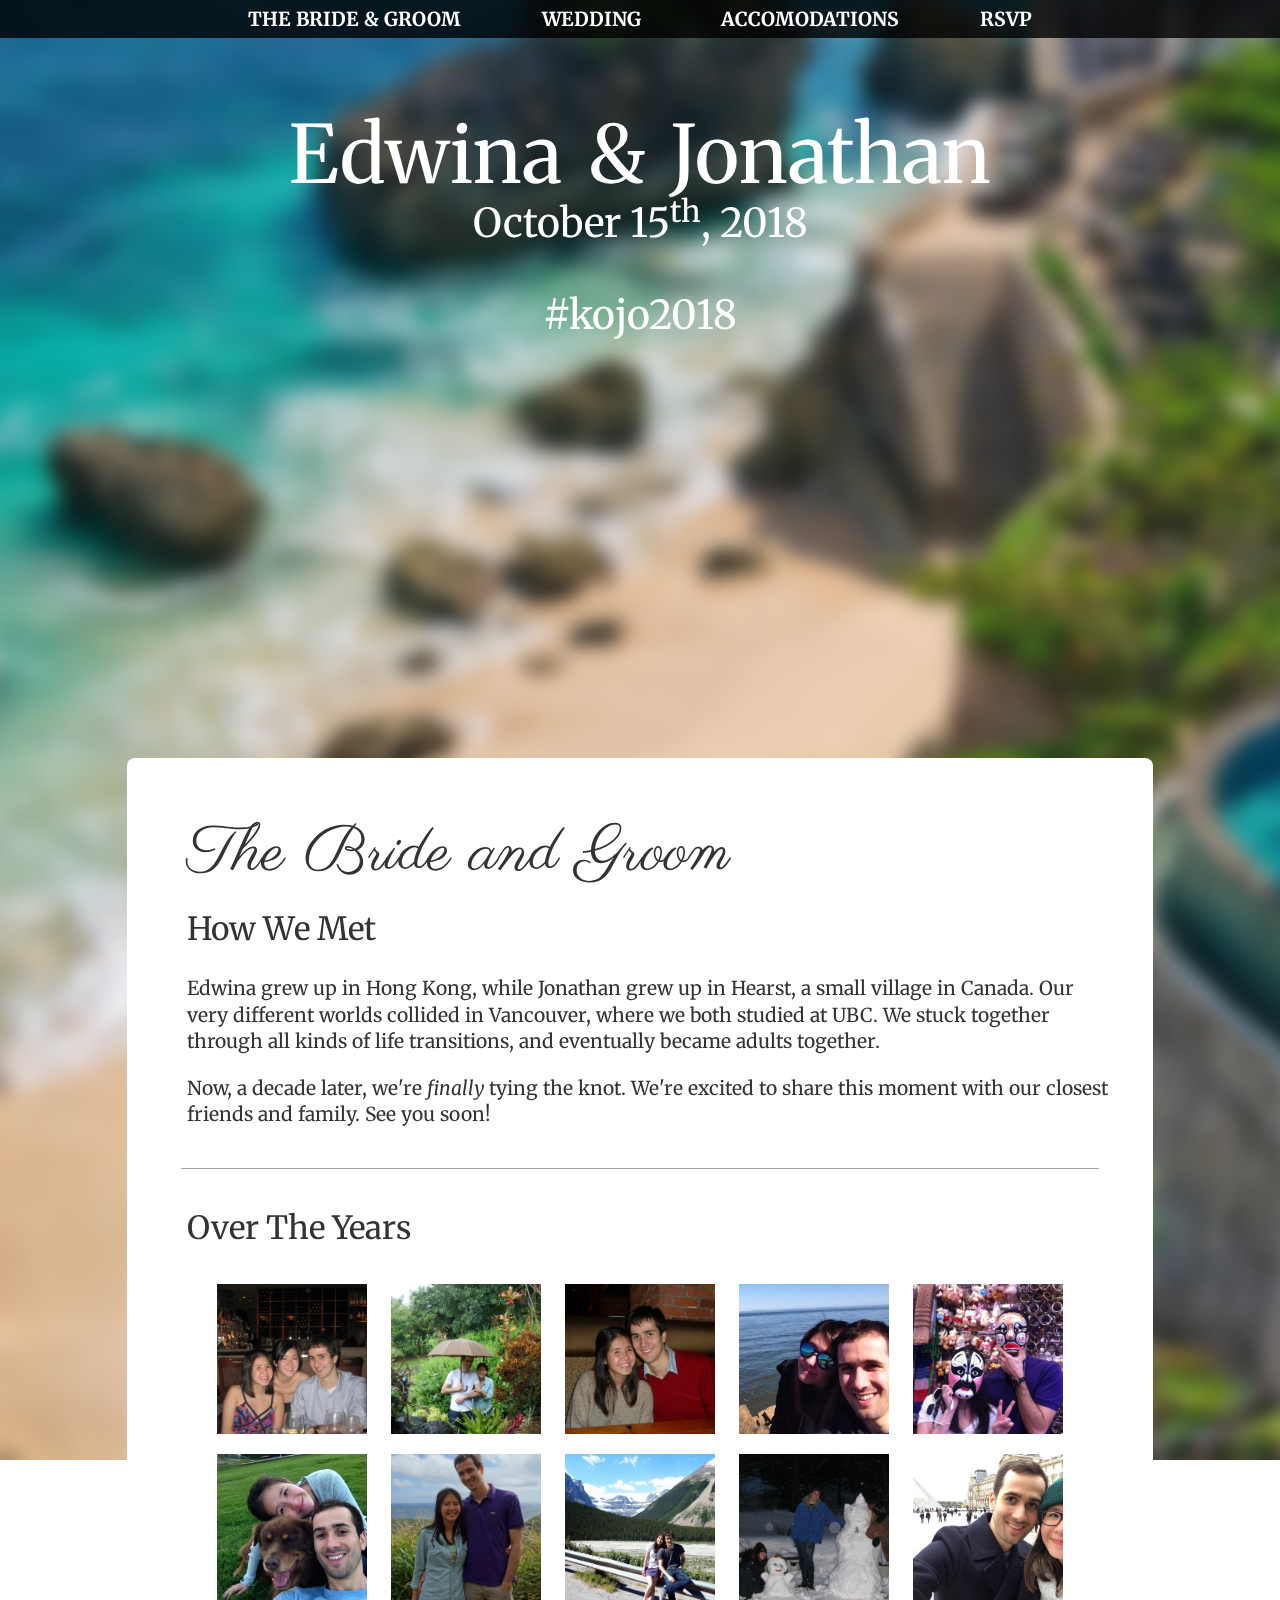
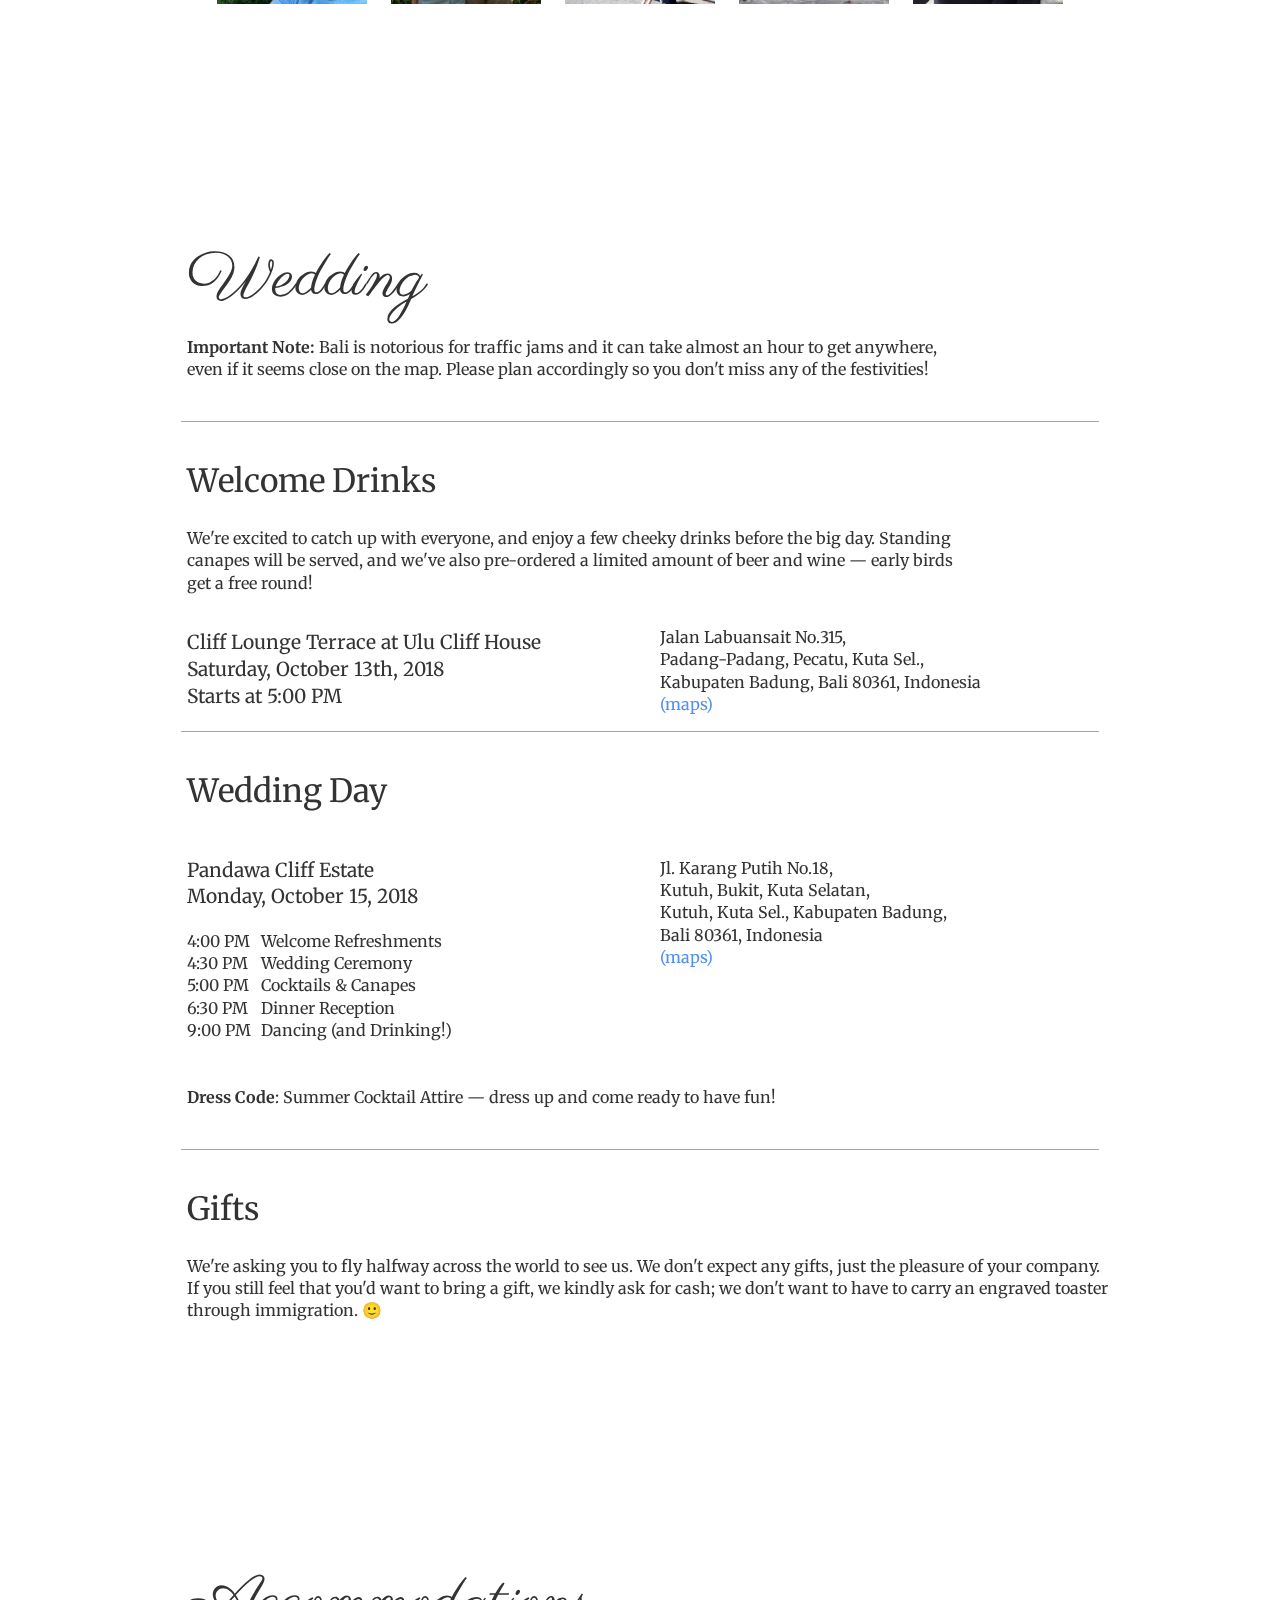
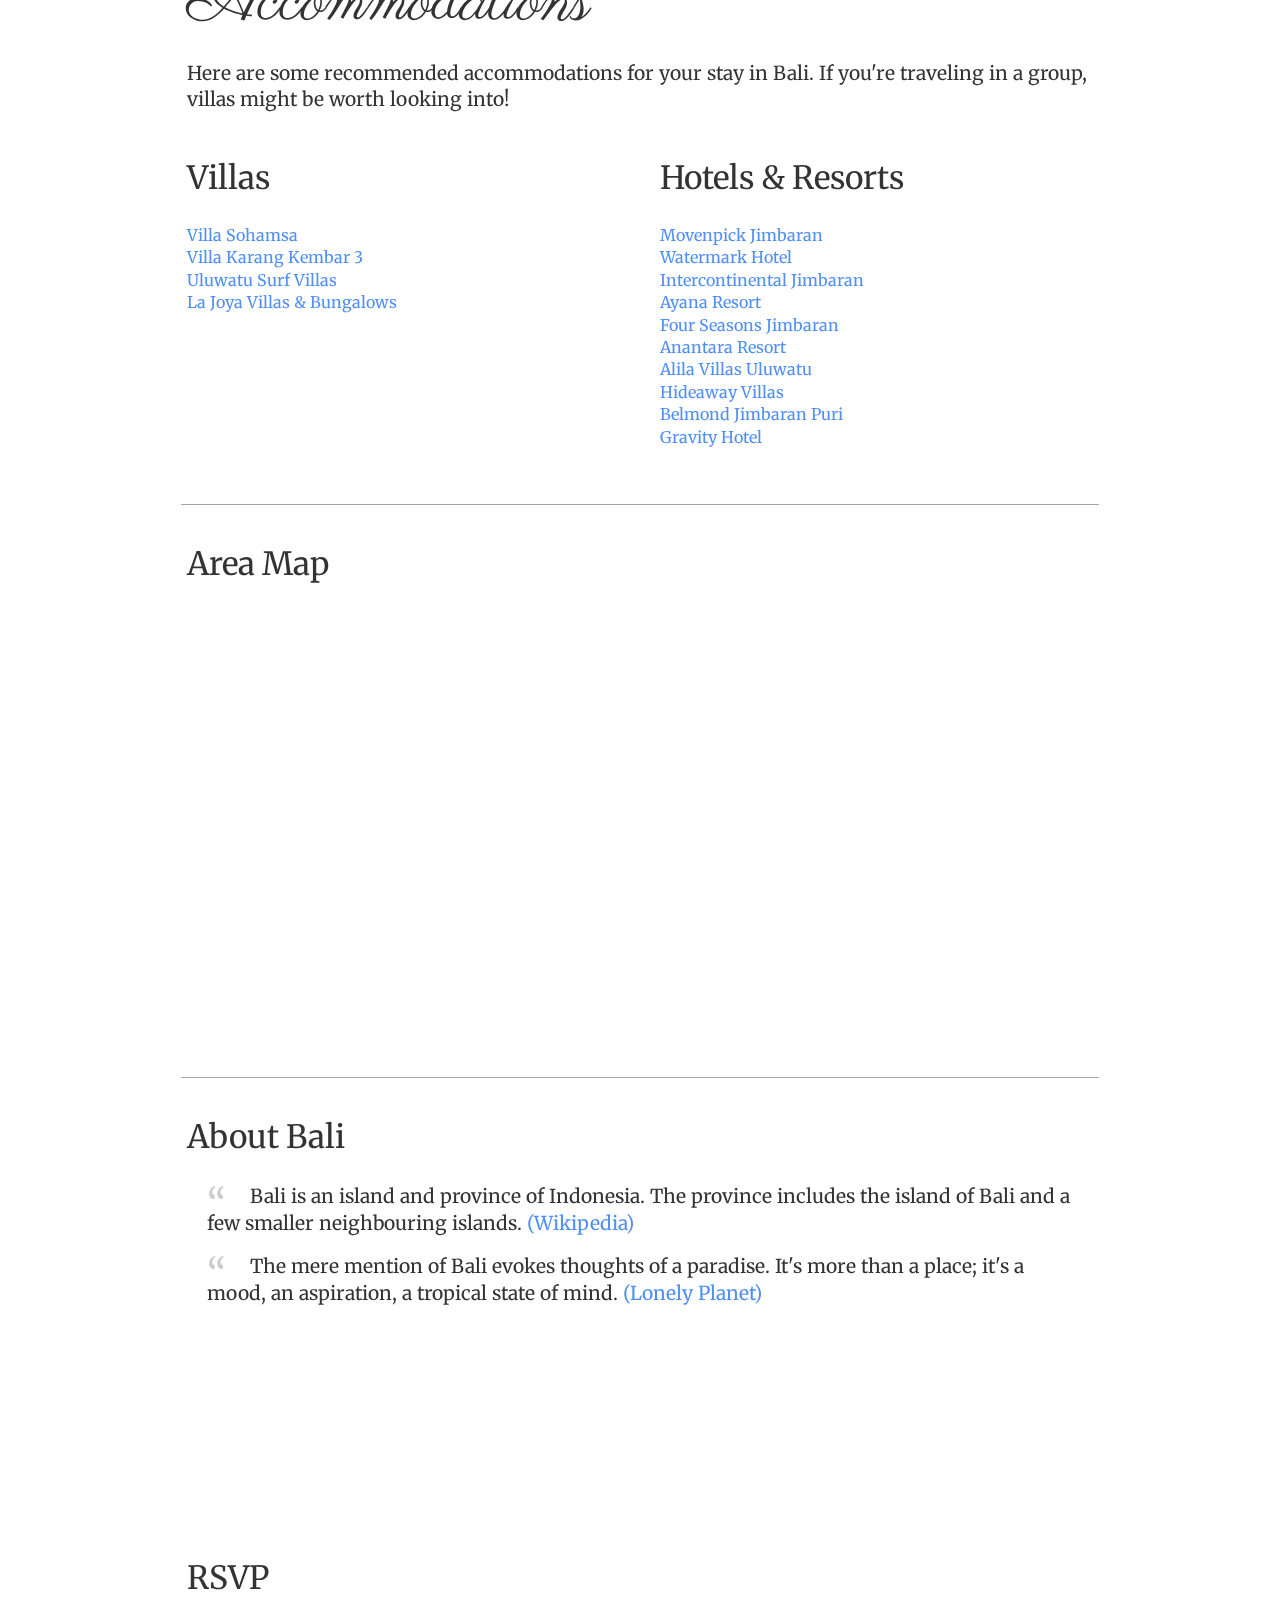
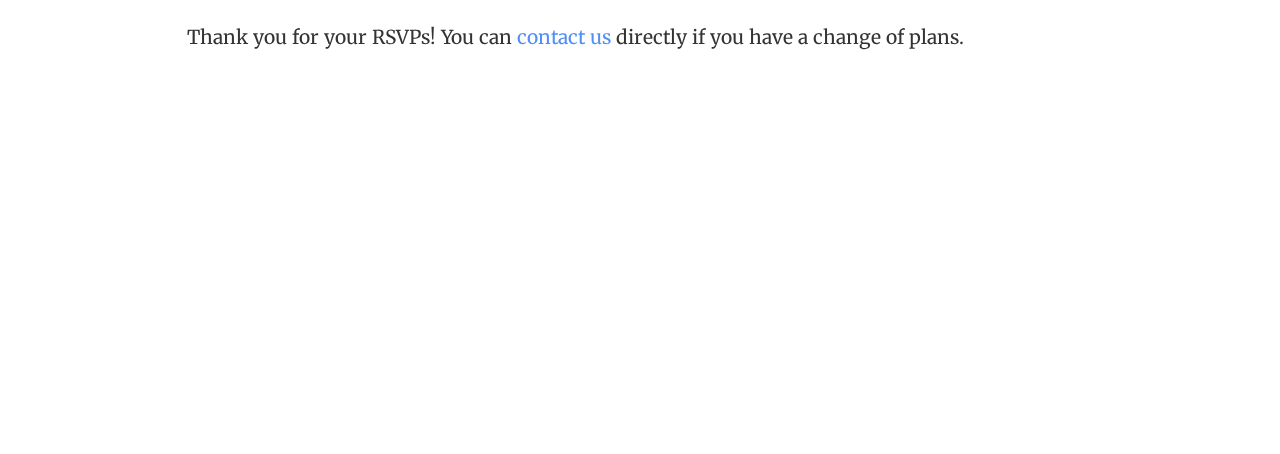
==== commit dedd074b: "amend welcome drinks" ====
--- a/website/index.html
+++ b/website/index.html
@@ -136,7 +136,9 @@
 
                         <div class="column dense">
                             <p class="small-text">
-                                We're excited to catch up with everyone, and enjoy a few cheeky drinks before the big day!
+                                We're excited to catch up with everyone, and enjoy a few cheeky drinks before the big day.
+                                Standing canapes will be served, and we've also pre-ordered a limited amount of beer and wine —
+                                early birds get a free round!
                             </p>
                         </div>
                         
